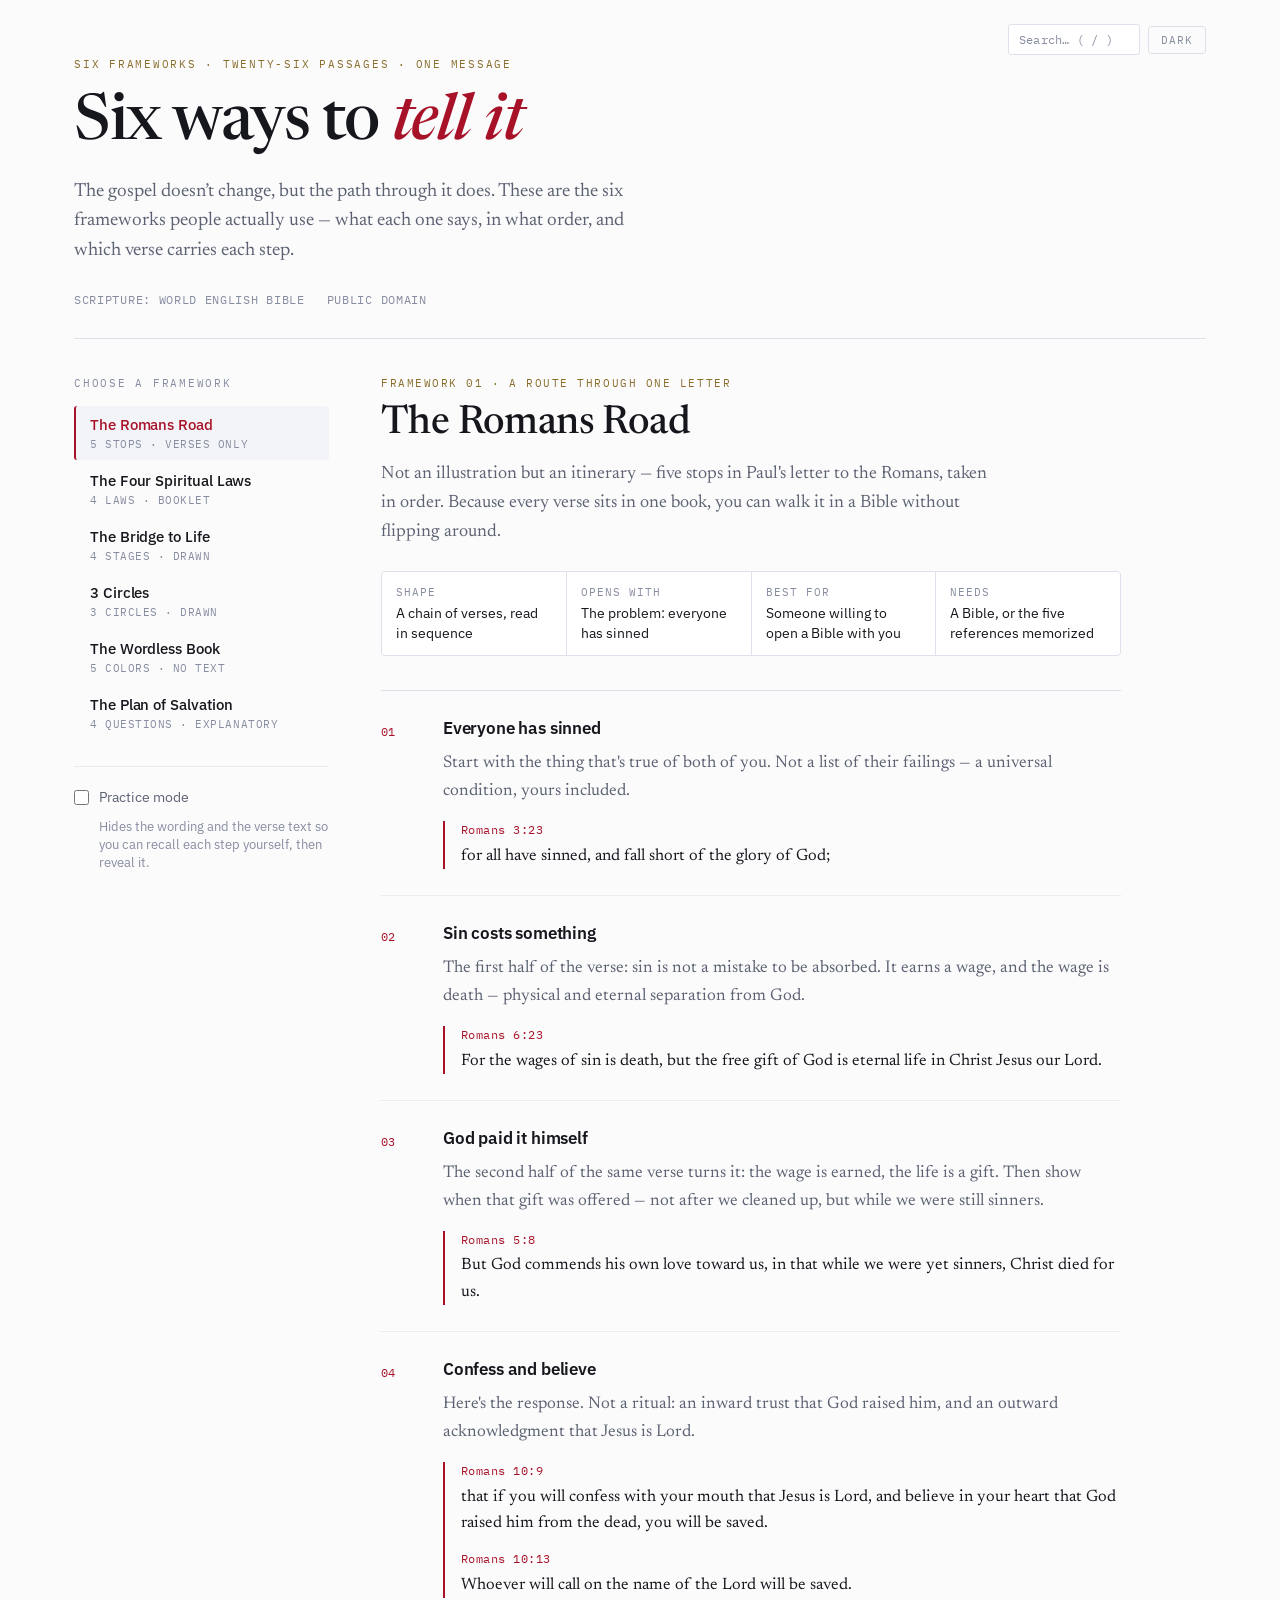
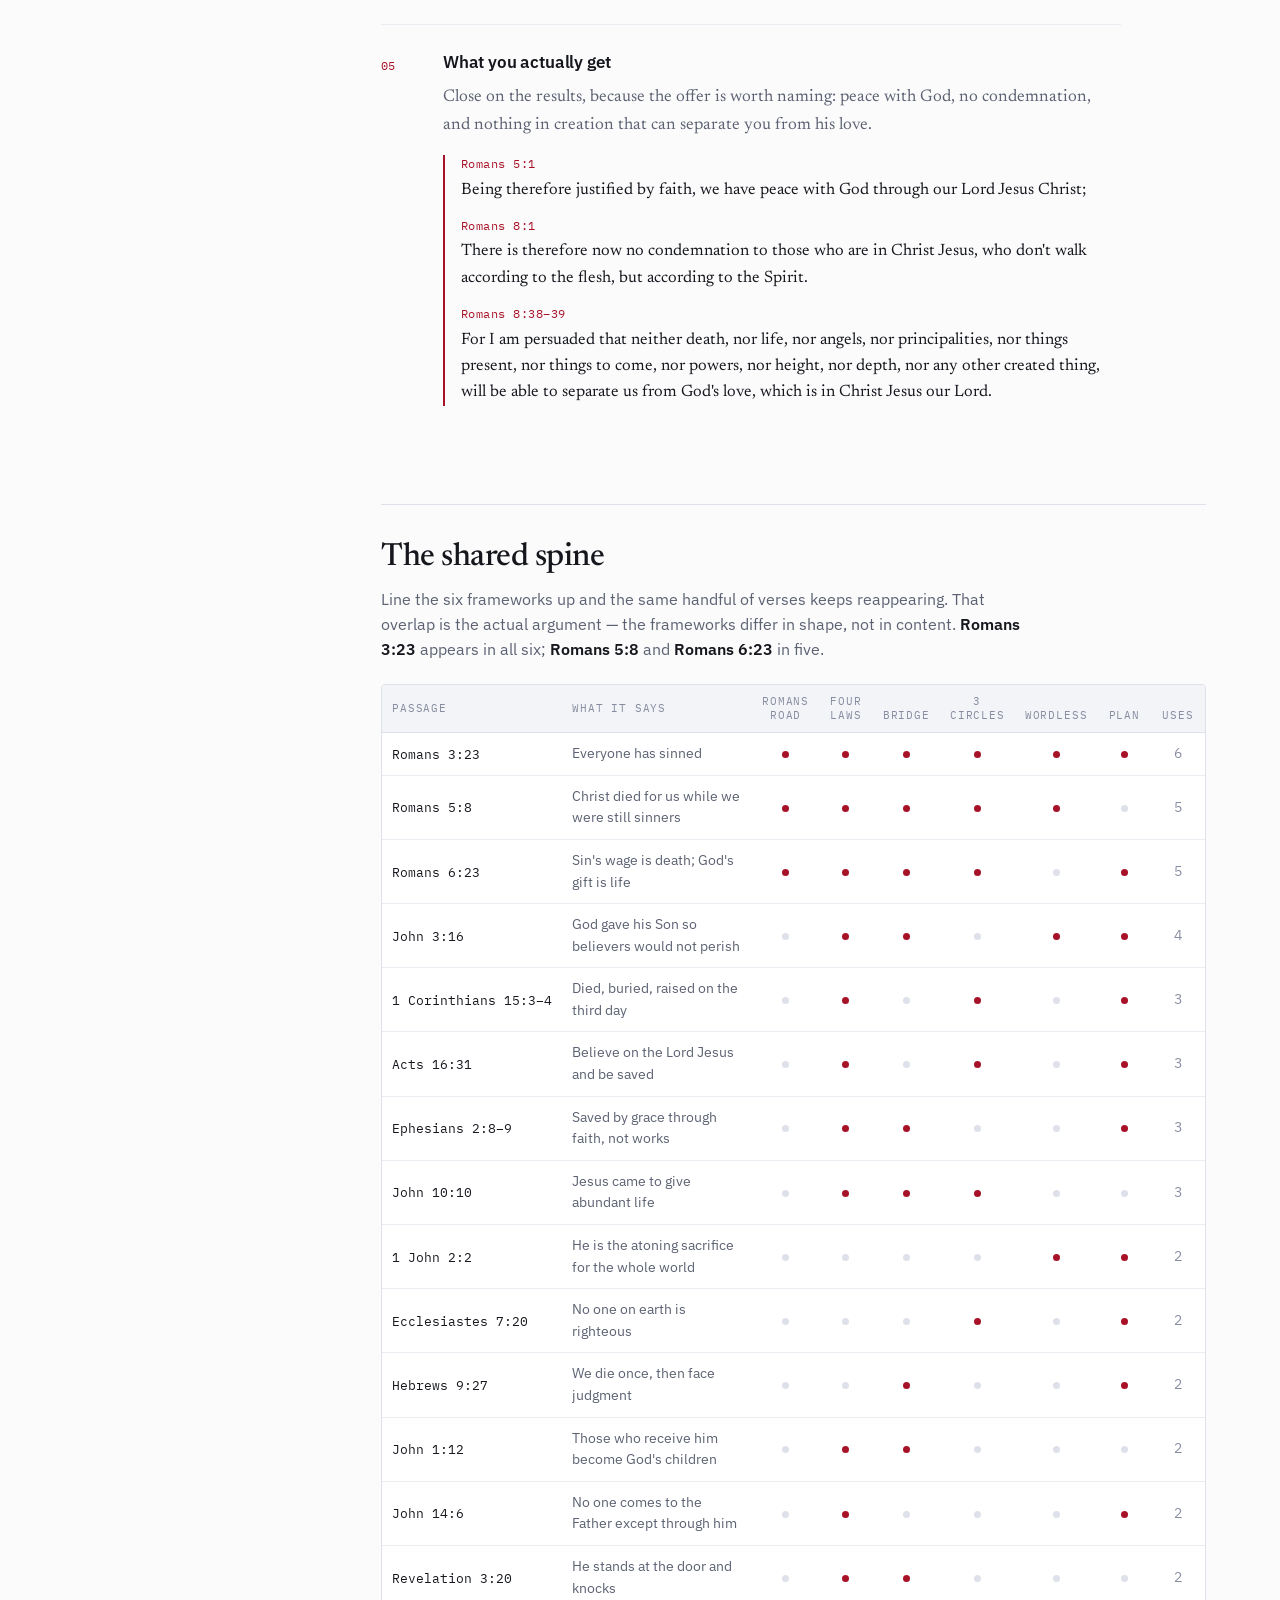
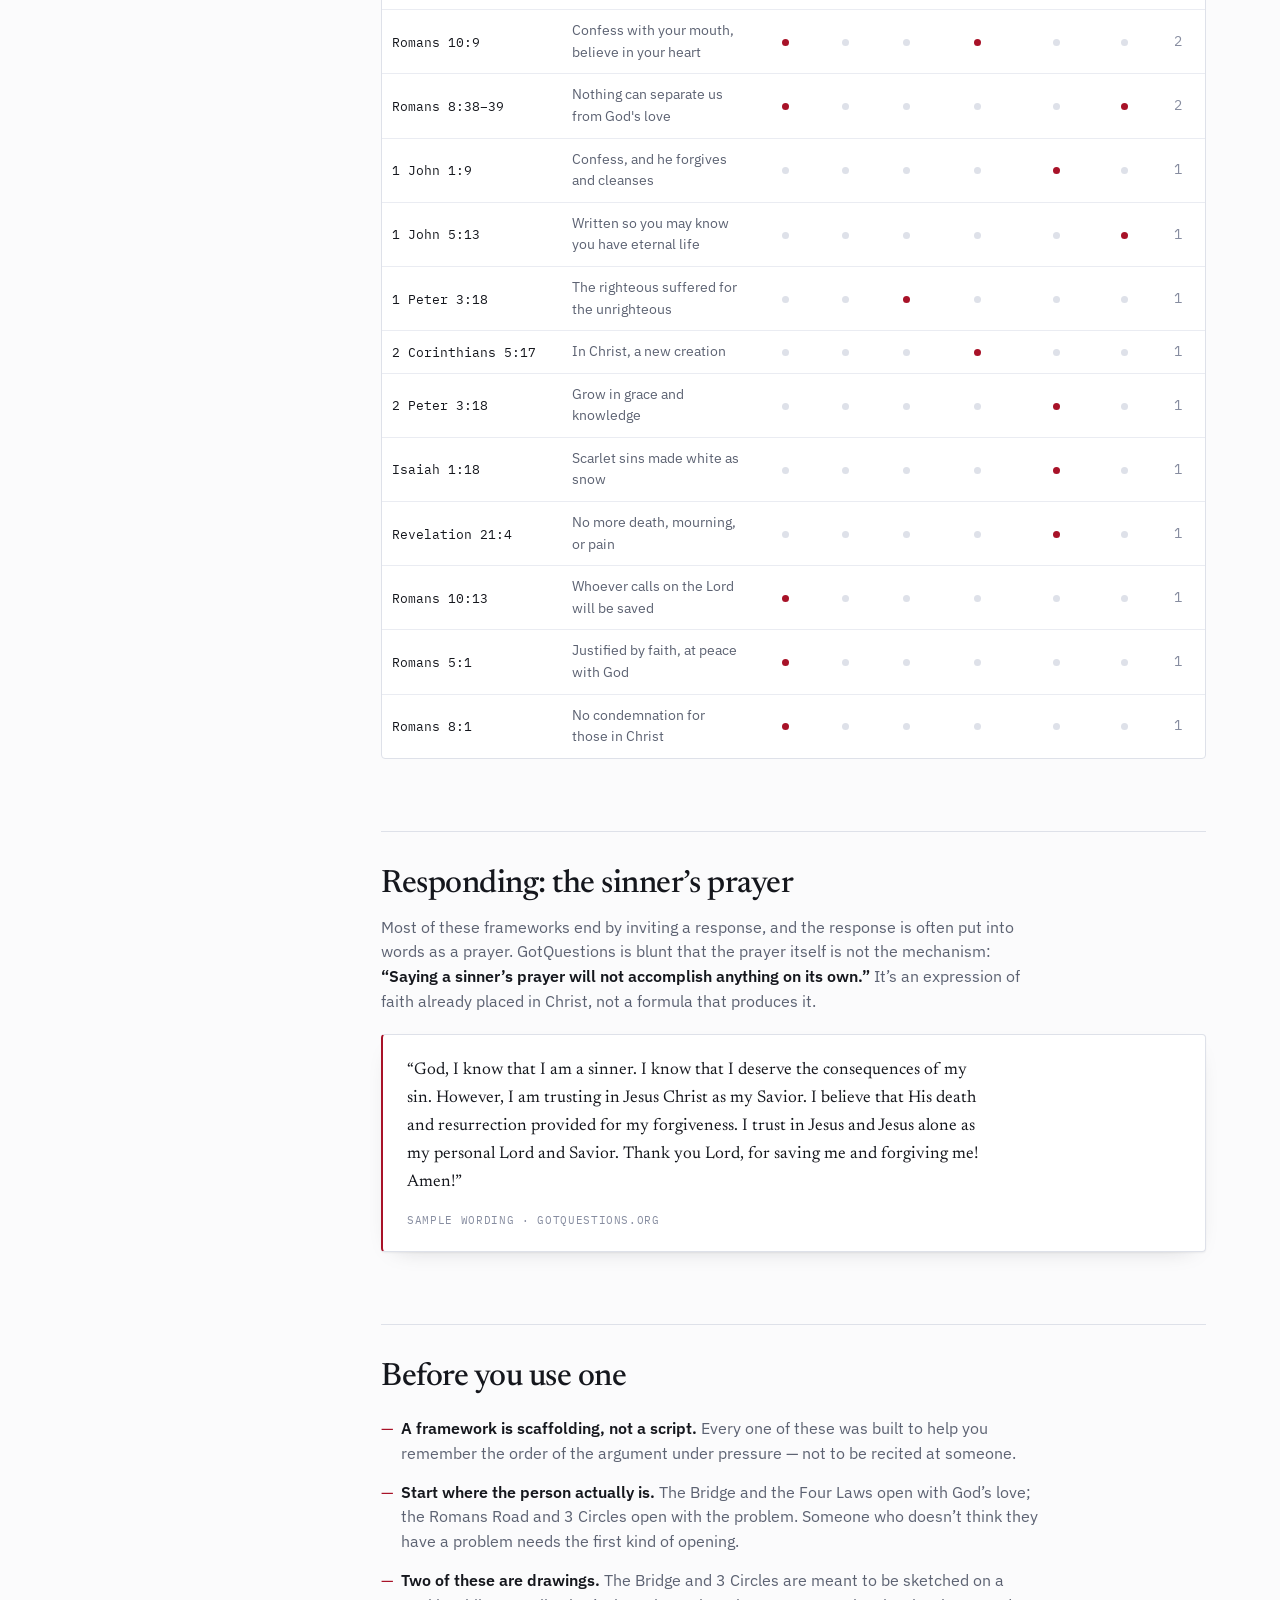
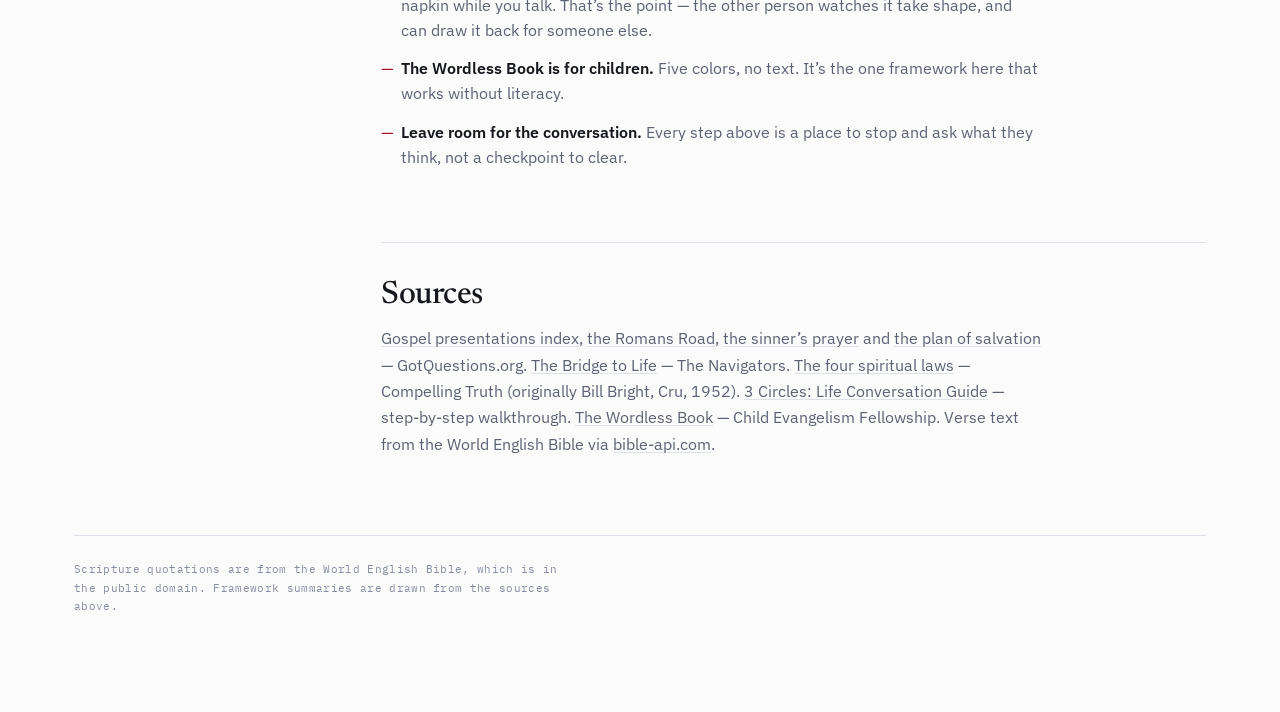
==== index.html @ 9f9e8f04 "inintial commit" ====
<!DOCTYPE html>
<html lang="en">
<head>
<meta charset="utf-8">
<meta name="viewport" content="width=device-width, initial-scale=1">
<title>Six Ways to Tell It</title>
<meta name="description" content="Six gospel presentation frameworks — the Romans Road, the Four Spiritual Laws, the Bridge to Life, 3 Circles, the Wordless Book and the Plan of Salvation — with full verse text, drawing instructions and a practice mode.">
<meta name="color-scheme" content="light dark">

<meta property="og:type" content="website">
<meta property="og:title" content="Six Ways to Tell It">
<meta property="og:description" content="Six gospel presentation frameworks, with full verse text, drawing instructions and a practice mode.">

<link rel="icon" href="data:image/svg+xml,<svg xmlns='http://www.w3.org/2000/svg' viewBox='0 0 32 32'><rect width='32' height='32' rx='4' fill='%23a81228'/><path d='M14 5h4v7h7v4h-7v11h-4V16H7v-4h7z' fill='%23fff'/></svg>">

<link rel="preconnect" href="https://fonts.googleapis.com">
<link rel="preconnect" href="https://fonts.gstatic.com" crossorigin>
<link rel="stylesheet" href="https://fonts.googleapis.com/css2?family=Newsreader:ital,opsz,wght@0,6..72,400;0,6..72,500;0,6..72,600;1,6..72,400;1,6..72,500&family=IBM+Plex+Mono:wght@400;500&family=IBM+Plex+Sans:wght@400;500;600&display=swap">
<link rel="stylesheet" href="css/style.css">
</head>
<body>

<a class="skip" href="#main">Skip to content</a>

<div class="wrap">

  <header class="masthead">
    <div class="header-actions">
      <div class="search" role="search">
        <input type="search" id="search-input" class="search-input" placeholder="Search&hellip; ( / )" aria-label="Search verses and steps">
        <div class="search-results" id="search-results" hidden></div>
      </div>
      <button class="theme-toggle" id="theme-toggle" type="button" aria-label="Switch colour theme">
        <span class="tt-label" id="tt-label">Theme</span>
      </button>
    </div>
    <p class="eyebrow">Six frameworks &middot; Twenty-six passages &middot; One message</p>
    <h1>Six ways to <em>tell it</em></h1>
    <p class="standfirst">The gospel doesn&rsquo;t change, but the path through it does. These are the six frameworks people actually use &mdash; what each one says, in what order, and which verse carries each step.</p>
    <div class="masthead-meta">
      <span>Scripture: World English Bible</span>
      <span>Public domain</span>
    </div>
  </header>

  <div class="columns">
    <nav class="rail" aria-label="Presentations">
      <p class="rail-title">Choose a framework</p>
      <ul class="rail-list" id="rail" role="tablist"></ul>
      <div class="rail-foot">
        <label class="toggle">
          <input type="checkbox" id="practice">
          <span>Practice mode</span>
        </label>
        <p class="toggle-help">Hides the wording and the verse text so you can recall each step yourself, then reveal it.</p>
      </div>
    </nav>

    <main id="main">
      <div id="panel" role="tabpanel"></div>

      <section class="section" id="index">
        <h2>The shared spine</h2>
        <p>Line the six frameworks up and the same handful of verses keeps reappearing. That overlap is the actual argument &mdash; the frameworks differ in shape, not in content. <strong>Romans 3:23</strong> appears in all six; <strong>Romans 5:8</strong> and <strong>Romans 6:23</strong> in five.</p>
        <div class="tablewrap">
          <table id="matrix">
            <thead><tr id="matrix-head"></tr></thead>
            <tbody id="matrix-body"></tbody>
          </table>
        </div>
      </section>

      <section class="section">
        <h2>Responding: the sinner&rsquo;s prayer</h2>
        <p>Most of these frameworks end by inviting a response, and the response is often put into words as a prayer. GotQuestions is blunt that the prayer itself is not the mechanism: <strong>&ldquo;Saying a sinner&rsquo;s prayer will not accomplish anything on its own.&rdquo;</strong> It&rsquo;s an expression of faith already placed in Christ, not a formula that produces it.</p>
        <div class="prayer">
          <p>&ldquo;God, I know that I am a sinner. I know that I deserve the consequences of my sin. However, I am trusting in Jesus Christ as my Savior. I believe that His death and resurrection provided for my forgiveness. I trust in Jesus and Jesus alone as my personal Lord and Savior. Thank you Lord, for saving me and forgiving me! Amen!&rdquo;</p>
          <p class="attrib">Sample wording &middot; GotQuestions.org</p>
        </div>
      </section>

      <section class="section">
        <h2>Before you use one</h2>
        <ul class="caveats">
          <li><strong>A framework is scaffolding, not a script.</strong> Every one of these was built to help you remember the order of the argument under pressure &mdash; not to be recited at someone.</li>
          <li><strong>Start where the person actually is.</strong> The Bridge and the Four Laws open with God&rsquo;s love; the Romans Road and 3 Circles open with the problem. Someone who doesn&rsquo;t think they have a problem needs the first kind of opening.</li>
          <li><strong>Two of these are drawings.</strong> The Bridge and 3 Circles are meant to be sketched on a napkin while you talk. That&rsquo;s the point &mdash; the other person watches it take shape, and can draw it back for someone else.</li>
          <li><strong>The Wordless Book is for children.</strong> Five colors, no text. It&rsquo;s the one framework here that works without literacy.</li>
          <li><strong>Leave room for the conversation.</strong> Every step above is a place to stop and ask what they think, not a checkpoint to clear.</li>
        </ul>
      </section>

      <section class="section">
        <h2>Sources</h2>
        <p class="sources">
          <a href="https://www.gotquestions.org/Gospel-presentations.html">Gospel presentations index</a>,
          <a href="https://www.gotquestions.org/Romans-road-salvation.html">the Romans Road</a>,
          <a href="https://www.gotquestions.org/sinners-prayer.html">the sinner&rsquo;s prayer</a> and
          <a href="https://www.gotquestions.org/plan-of-salvation.html">the plan of salvation</a> &mdash; GotQuestions.org.
          <a href="https://www.navigators.org/resource/the-bridge-to-life/">The Bridge to Life</a> &mdash; The Navigators.
          <a href="https://www.compellingtruth.org/four-spiritual-laws.html">The four spiritual laws</a> &mdash; Compelling Truth (originally Bill Bright, Cru, 1952).
          <a href="https://multiplyingdisciples.us/the-three-circles-gospel-presentation-step-by-step/">3 Circles: Life Conversation Guide</a> &mdash; step-by-step walkthrough.
          <a href="https://www.cefonline.com/articles/the-wordless-book-discover-its-rich-heritage/">The Wordless Book</a> &mdash; Child Evangelism Fellowship.
          Verse text from the World English Bible via <a href="https://bible-api.com">bible-api.com</a>.
        </p>
      </section>
    </main>
  </div>

  <footer class="colophon">
    <p>Scripture quotations are from the World English Bible, which is in the public domain. Framework summaries are drawn from the sources above.</p>
  </footer>
</div>

<script src="js/data.js"></script>
<script src="js/app.js"></script>
</body>
</html>
---- css/style.css ----
/* Six Ways to Tell It — stylesheet
   Palette: bible-paper neutrals with a red-letter accent and gilt secondary.
   Type: Newsreader (display serif) / IBM Plex Sans (UI) / IBM Plex Mono (references). */

:root{
  --paper:#fbfbfc;
  --panel:#ffffff;
  --panel-2:#f3f4f8;
  --ink:#15171d;
  --muted:#5c6272;
  --faint:#878da0;
  --rule:#dee1e9;
  --rule-soft:#eaecf2;
  --red:#a81228;
  --red-soft:#f6e7e9;
  --gilt:#8a6d2b;
  --shadow:0 1px 2px rgba(21,23,29,.05), 0 8px 24px -16px rgba(21,23,29,.28);
  --serif:"Newsreader",Georgia,"Times New Roman",serif;
  --sans:"IBM Plex Sans","Helvetica Neue",Arial,sans-serif;
  --mono:"IBM Plex Mono","SFMono-Regular",Consolas,monospace;
}
@media (prefers-color-scheme: dark){
  :root:not([data-theme="light"]){
    --paper:#0f1116;
    --panel:#171a21;
    --panel-2:#1e222b;
    --ink:#e9ebf1;
    --muted:#9aa1b3;
    --faint:#767d90;
    --rule:#282c36;
    --rule-soft:#20242d;
    --red:#f4737f;
    --red-soft:#2a1a20;
    --gilt:#cfa85d;
    --shadow:0 1px 2px rgba(0,0,0,.4), 0 10px 28px -18px rgba(0,0,0,.9);
  }
}
:root[data-theme="dark"]{
  --paper:#0f1116;
  --panel:#171a21;
  --panel-2:#1e222b;
  --ink:#e9ebf1;
  --muted:#9aa1b3;
  --faint:#767d90;
  --rule:#282c36;
  --rule-soft:#20242d;
  --red:#f4737f;
  --gilt:#cfa85d;
  --shadow:0 1px 2px rgba(0,0,0,.4), 0 10px 28px -18px rgba(0,0,0,.9);
}

*{box-sizing:border-box}
html{-webkit-text-size-adjust:100%}
body{
  margin:0;
  background:var(--paper);
  color:var(--ink);
  font-family:var(--sans);
  font-size:16px;
  line-height:1.6;
  -webkit-font-smoothing:antialiased;
}
img{max-width:100%}
[hidden]{display:none !important}

.skip{
  position:absolute;left:0;top:0;transform:translateY(-200%);background:var(--panel);color:var(--red);
  padding:10px 16px;border:1px solid var(--red);border-radius:3px;z-index:20;
  font-family:var(--mono);font-size:12px;letter-spacing:.06em;text-transform:uppercase;
}
.skip:focus{transform:none;left:16px;top:16px}

.wrap{max-width:1180px;margin:0 auto;padding:0 24px 96px}

/* ---------- masthead ---------- */
.masthead{padding:56px 0 28px;border-bottom:1px solid var(--rule);position:relative}
.eyebrow{
  font-family:var(--mono);font-size:11px;letter-spacing:.16em;text-transform:uppercase;
  color:var(--gilt);margin:0 0 18px;
}
.masthead h1{
  font-family:var(--serif);font-weight:500;font-size:clamp(38px,6vw,64px);
  line-height:1.02;letter-spacing:-.02em;margin:0;text-wrap:balance;
}
.masthead h1 em{font-style:italic;color:var(--red)}
.standfirst{
  font-family:var(--serif);font-size:19px;line-height:1.55;color:var(--muted);
  max-width:60ch;margin:20px 0 0;
}
.masthead-meta{
  display:flex;flex-wrap:wrap;gap:8px 22px;margin-top:26px;
  font-family:var(--mono);font-size:11.5px;letter-spacing:.06em;color:var(--faint);
  text-transform:uppercase;
}
.header-actions{
  position:absolute;top:24px;right:0;
  display:flex;align-items:center;gap:8px;
}
.theme-toggle{
  appearance:none;background:none;border:1px solid var(--rule);border-radius:3px;
  color:var(--faint);cursor:pointer;padding:6px 12px;flex:0 0 auto;
  font-family:var(--mono);font-size:10.5px;letter-spacing:.1em;text-transform:uppercase;
}
.theme-toggle:hover{color:var(--red);border-color:var(--red)}
.theme-toggle:focus-visible{outline:2px solid var(--red);outline-offset:2px}

/* ---------- search ---------- */
.search{position:relative}
.search-input{
  appearance:none;background:var(--panel);border:1px solid var(--rule);border-radius:3px;
  color:var(--ink);font-family:var(--mono);font-size:12px;letter-spacing:.02em;
  padding:7px 10px;width:132px;transition:width .15s ease;
}
.search-input::placeholder{color:var(--faint)}
.search-input:focus{outline:2px solid var(--red);outline-offset:1px;width:220px}
.search-input::-webkit-search-cancel-button{cursor:pointer}
.search-results{
  position:absolute;top:calc(100% + 8px);right:0;width:340px;max-width:min(80vw,340px);
  background:var(--panel);border:1px solid var(--rule);border-radius:4px;box-shadow:var(--shadow);
  max-height:70vh;overflow-y:auto;z-index:15;padding:6px;
}
.search-result{
  display:block;width:100%;text-align:left;appearance:none;background:none;border:0;
  padding:9px 10px;border-radius:3px;cursor:pointer;
}
.search-result + .search-result{margin-top:1px}
.search-result:hover,.search-result:focus-visible{background:var(--panel-2);outline:0}
.sr-fw{
  display:block;font-family:var(--mono);font-size:10px;letter-spacing:.08em;
  text-transform:uppercase;color:var(--gilt);
}
.sr-h{display:block;font-family:var(--sans);font-size:13.5px;font-weight:500;color:var(--ink);margin-top:3px;line-height:1.3}
.sr-snip{display:block;font-family:var(--serif);font-size:12.5px;color:var(--muted);margin-top:3px;line-height:1.42}
.sr-snip mark,.sr-h mark{background:var(--red-soft);color:var(--red);border-radius:2px}
.search-empty{margin:0;padding:10px 8px;font-size:13px;color:var(--faint)}

.step.flash{animation:flash 1.6s ease}
@keyframes flash{
  0%{background:var(--panel-2)}
  100%{background:transparent}
}

@media (max-width:560px){
  .search-input{width:96px}
  .search-input:focus{width:150px}
  .search-results{width:280px}
}

/* ---------- layout ---------- */
.columns{display:grid;grid-template-columns:1fr;gap:0}
.columns > *{min-width:0}
@media (min-width:900px){
  .columns{grid-template-columns:255px 1fr;gap:52px;align-items:start}
}

/* ---------- rail ---------- */
.rail{padding:28px 0 0}
@media (min-width:900px){
  .rail{position:sticky;top:0;padding:36px 0 40px;max-height:100vh;overflow-y:auto}
}
.rail-title{
  font-family:var(--mono);font-size:11px;letter-spacing:.16em;text-transform:uppercase;
  color:var(--faint);margin:0 0 14px;
}
.rail-list{display:flex;gap:6px;list-style:none;margin:0;padding:0 0 6px;flex-direction:row;overflow-x:auto;max-width:100%}
.rail-list > li{flex:0 0 auto}
@media (min-width:900px){.rail-list{flex-direction:column;overflow:visible;gap:2px;padding-bottom:0}}
.rail-btn{
  appearance:none;background:none;border:0;text-align:left;cursor:pointer;
  font-family:inherit;color:var(--muted);width:100%;
  padding:9px 12px 9px 14px;border-radius:3px;
  border-left:2px solid transparent;
  display:block;white-space:nowrap;
}
@media (min-width:900px){.rail-btn{white-space:normal}}
.rail-btn .rb-name{display:block;font-size:14.5px;font-weight:500;color:var(--ink);letter-spacing:-.005em}
.rail-btn .rb-sub{display:none}
@media (min-width:900px){
  .rail-btn .rb-sub{display:block;font-family:var(--mono);font-size:10.5px;letter-spacing:.05em;color:var(--faint);margin-top:3px;text-transform:uppercase}
}
.rail-btn:hover{background:var(--panel-2)}
.rail-btn[aria-selected="true"]{border-left-color:var(--red);background:var(--panel-2)}
.rail-btn[aria-selected="true"] .rb-name{color:var(--red)}
.rail-btn:focus-visible{outline:2px solid var(--red);outline-offset:2px}

.rail-foot{margin-top:26px;padding-top:20px;border-top:1px solid var(--rule-soft)}
.toggle{
  display:flex;align-items:center;gap:10px;cursor:pointer;
  font-size:13.5px;color:var(--muted);user-select:none;
}
.toggle input{accent-color:var(--red);width:15px;height:15px;margin:0;cursor:pointer}
.toggle-help{font-size:12.5px;color:var(--faint);line-height:1.45;margin:8px 0 0 25px}

/* ---------- method panel ---------- */
.method{padding:36px 0 0;max-width:74ch}
.method-head{margin-bottom:34px}
.method-kicker{
  font-family:var(--mono);font-size:11px;letter-spacing:.14em;text-transform:uppercase;
  color:var(--gilt);margin:0 0 10px;
}
.method h2{
  font-family:var(--serif);font-weight:500;font-size:clamp(28px,4vw,40px);
  line-height:1.1;letter-spacing:-.015em;margin:0;text-wrap:balance;
}
.method-lede{font-family:var(--serif);font-size:18px;line-height:1.6;color:var(--muted);margin:14px 0 0;max-width:62ch}
.factbar{
  display:grid;grid-template-columns:repeat(auto-fit,minmax(150px,1fr));gap:1px;
  background:var(--rule);border:1px solid var(--rule);border-radius:4px;
  margin-top:24px;overflow:hidden;
}
.fact{background:var(--panel);padding:12px 14px}
.fact dt{font-family:var(--mono);font-size:10.5px;letter-spacing:.1em;text-transform:uppercase;color:var(--faint);margin:0 0 4px}
.fact dd{margin:0;font-size:13.5px;line-height:1.45;color:var(--ink)}

/* ---------- steps ---------- */
.steps{list-style:none;margin:0;padding:0;display:flex;flex-direction:column;gap:0}
.step{display:grid;grid-template-columns:44px 1fr;gap:0 18px;padding:26px 0;border-top:1px solid var(--rule-soft)}
.step:first-child{border-top:1px solid var(--rule)}
.step-n{
  font-family:var(--mono);font-size:12px;letter-spacing:.04em;color:var(--red);
  padding-top:5px;font-variant-numeric:tabular-nums;
}
.step-body{min-width:0}
.step h3{font-family:var(--sans);font-size:17px;font-weight:600;letter-spacing:-.01em;margin:0;line-height:1.35}
.step-draw{
  font-family:var(--mono);font-size:11.5px;line-height:1.5;color:var(--gilt);
  margin:8px 0 0;letter-spacing:.02em;
}
.step-say{font-family:var(--serif);font-size:17px;line-height:1.62;color:var(--muted);margin:10px 0 0}
.verses{display:flex;flex-direction:column;gap:0;margin:16px 0 0;border-left:2px solid var(--red);padding-left:16px}
.verse + .verse{margin-top:14px}
.vref{
  font-family:var(--mono);font-size:11.5px;letter-spacing:.04em;color:var(--red);
  display:block;margin-bottom:3px;
}
.vtext{font-family:var(--serif);font-size:16.5px;line-height:1.6;color:var(--ink);margin:0}

/* practice mode */
.reveal{
  appearance:none;background:var(--panel-2);border:1px dashed var(--rule);
  color:var(--faint);font-family:var(--mono);font-size:11.5px;letter-spacing:.06em;
  text-transform:uppercase;padding:7px 12px;border-radius:3px;cursor:pointer;
}
.reveal:hover{color:var(--red);border-color:var(--red)}
.reveal:focus-visible{outline:2px solid var(--red);outline-offset:2px}
.step .reveal{display:none}
body.practice .step-say{display:none}
body.practice .step.shown .step-say{display:block}
body.practice .verses{display:none}
body.practice .step.shown .verses{display:flex}
body.practice .step .reveal{display:inline-block;margin-top:14px}
body.practice .step.shown .reveal{display:none}

/* ---------- follow-on sections ---------- */
.section{margin-top:72px;padding-top:34px;border-top:1px solid var(--rule)}
.section h2{
  font-family:var(--serif);font-weight:500;font-size:clamp(24px,3.4vw,32px);
  letter-spacing:-.015em;line-height:1.15;margin:0 0 12px;
}
.section p{max-width:66ch;color:var(--muted);margin:0 0 14px;font-size:15.5px}
.section p strong{color:var(--ink);font-weight:600}

.tablewrap{overflow-x:auto;margin-top:22px;border:1px solid var(--rule);border-radius:4px;background:var(--panel)}
table{border-collapse:collapse;width:100%;min-width:620px;font-size:13.5px}
th,td{text-align:left;padding:10px 10px;border-bottom:1px solid var(--rule-soft)}
thead th{
  font-family:var(--mono);font-size:10.5px;letter-spacing:.08em;text-transform:uppercase;
  color:var(--faint);font-weight:400;background:var(--panel-2);position:sticky;top:0;
  border-bottom:1px solid var(--rule);
}
tbody tr:last-child td{border-bottom:0}
td.ref{font-family:var(--mono);font-size:12.5px;color:var(--ink);white-space:nowrap}
td.count{font-family:var(--mono);font-variant-numeric:tabular-nums;color:var(--faint);text-align:center;width:46px}
td.gist{color:var(--muted);min-width:190px}
.dot{display:inline-block;width:7px;height:7px;border-radius:50%;background:var(--rule)}
.dot.on{background:var(--red)}
th.m{text-align:center;width:56px;vertical-align:bottom;line-height:1.3}
td.m{text-align:center}

.prayer{
  background:var(--panel);border:1px solid var(--rule);border-left:2px solid var(--red);
  border-radius:4px;padding:22px 24px;margin:20px 0 0;box-shadow:var(--shadow);
}
.prayer p{font-family:var(--serif);font-size:17px;line-height:1.65;color:var(--ink);margin:0;max-width:58ch}
.prayer .attrib{font-family:var(--mono);font-size:11px;letter-spacing:.06em;text-transform:uppercase;color:var(--faint);margin:14px 0 0}

.caveats{list-style:none;padding:0;margin:20px 0 0;display:grid;gap:14px}
.caveats li{padding-left:20px;position:relative;color:var(--muted);font-size:15.5px;max-width:66ch}
.caveats li::before{content:"\2014";position:absolute;left:0;color:var(--red)}
.caveats strong{color:var(--ink);font-weight:600}

.sources{margin-top:26px;font-size:13.5px;color:var(--faint);line-height:1.7}
.sources a{color:var(--muted);text-decoration:underline;text-underline-offset:2px;text-decoration-color:var(--rule)}
.sources a:hover{color:var(--red);text-decoration-color:var(--red)}

.colophon{
  margin-top:64px;padding-top:24px;border-top:1px solid var(--rule);
}
.colophon p{font-family:var(--mono);font-size:11px;line-height:1.7;letter-spacing:.03em;color:var(--faint);margin:0;max-width:70ch}

@media (prefers-reduced-motion: no-preference){
  .method{animation:fade .28s ease}
  @keyframes fade{from{opacity:0;transform:translateY(4px)}to{opacity:1;transform:none}}
}
@media print{
  .rail,.theme-toggle,.reveal,.skip{display:none}
  .columns{grid-template-columns:1fr}
  body{background:#fff;color:#000}
}
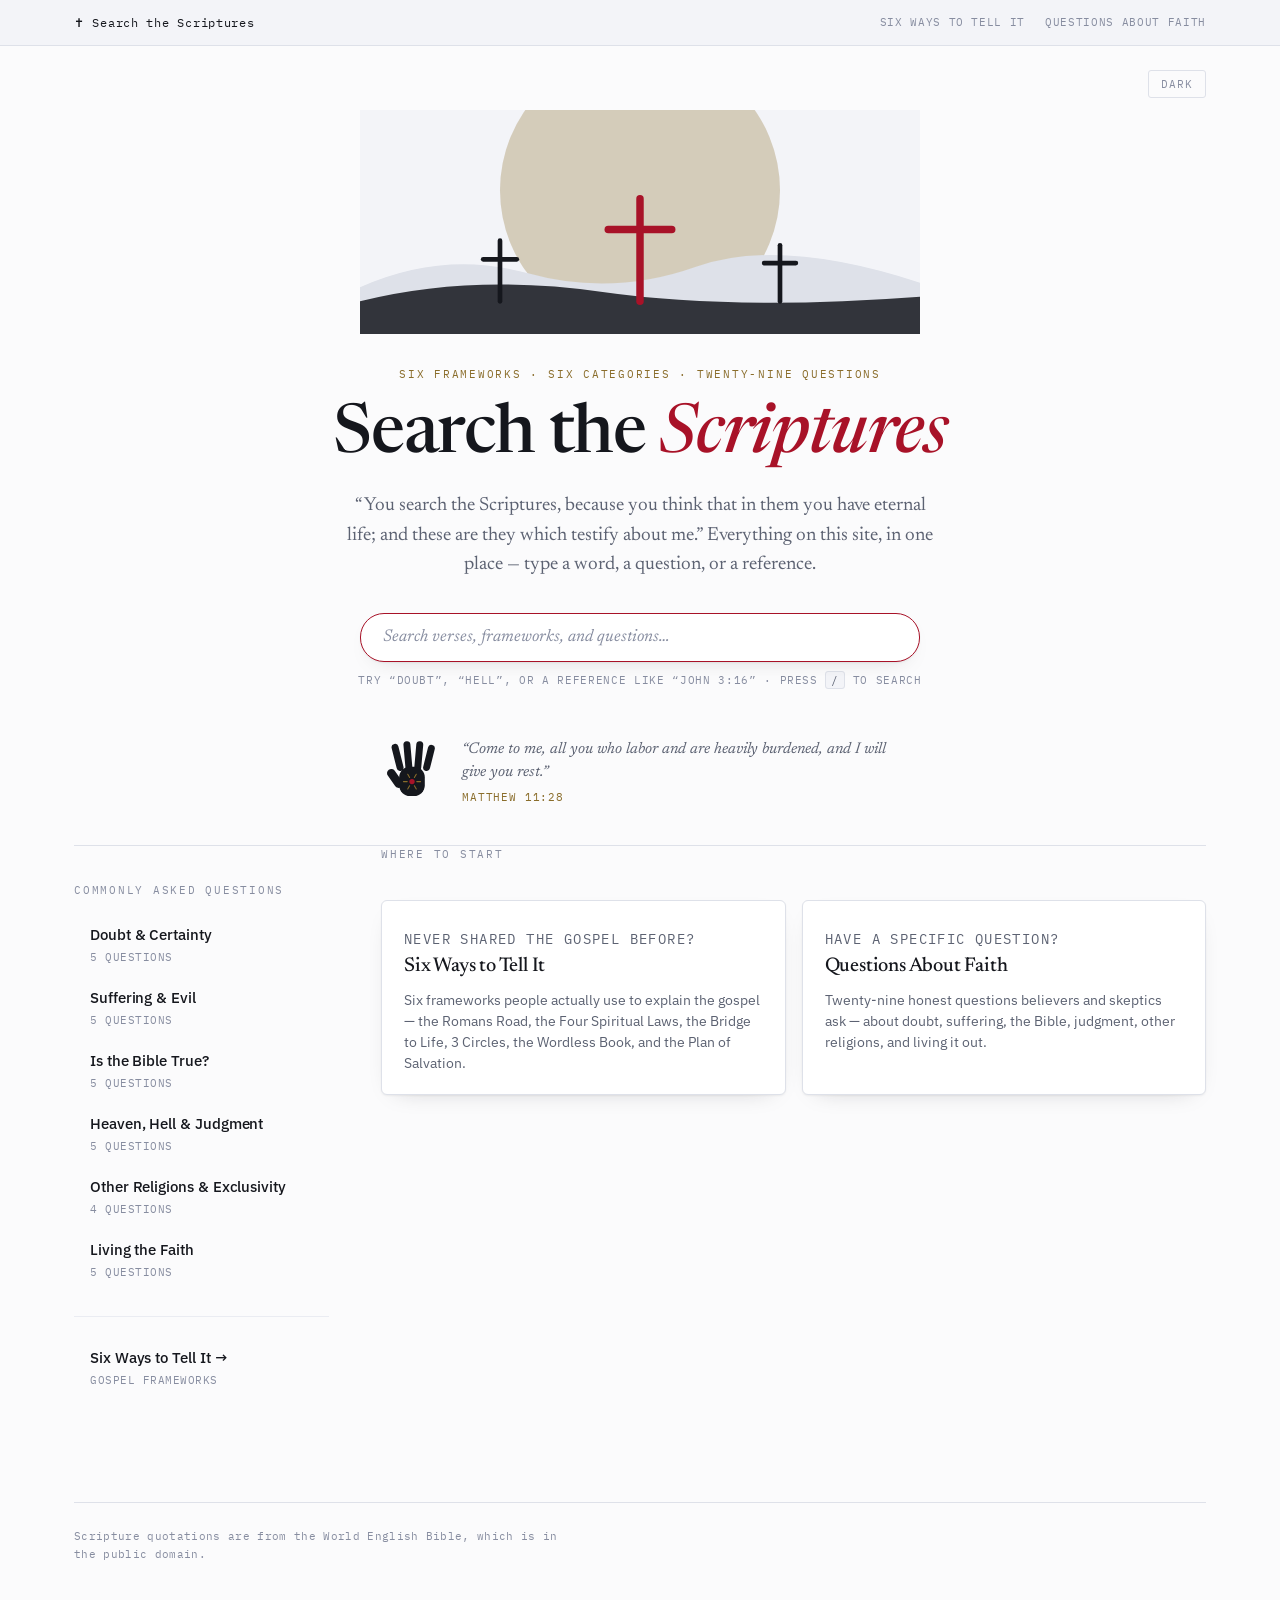
==== commit 47a6fadf: "Changing main page to search page * Ading search bar * Adding voice to text reader * Expanding app d" ====
--- a/index.html
+++ b/index.html
@@ -3,13 +3,13 @@
 <head>
 <meta charset="utf-8">
 <meta name="viewport" content="width=device-width, initial-scale=1">
-<title>Six Ways to Tell It</title>
-<meta name="description" content="Six gospel presentation frameworks — the Romans Road, the Four Spiritual Laws, the Bridge to Life, 3 Circles, the Wordless Book and the Plan of Salvation — with full verse text, drawing instructions and a practice mode.">
+<title>Search the Scriptures</title>
+<meta name="description" content="Search six gospel presentation frameworks and twenty-nine common questions about the Christian faith — doctrine, doubt, suffering, salvation — with full verse text.">
 <meta name="color-scheme" content="light dark">
 
 <meta property="og:type" content="website">
-<meta property="og:title" content="Six Ways to Tell It">
-<meta property="og:description" content="Six gospel presentation frameworks, with full verse text, drawing instructions and a practice mode.">
+<meta property="og:title" content="Search the Scriptures">
+<meta property="og:description" content="Search six gospel presentation frameworks and common questions about the Christian faith, with full verse text.">
 
 <link rel="icon" href="data:image/svg+xml,<svg xmlns='http://www.w3.org/2000/svg' viewBox='0 0 32 32'><rect width='32' height='32' rx='4' fill='%23a81228'/><path d='M14 5h4v7h7v4h-7v11h-4V16H7v-4h7z' fill='%23fff'/></svg>">
 
@@ -22,97 +22,141 @@
 
 <a class="skip" href="#main">Skip to content</a>
 
+<div class="sitebar">
+  <div class="sitebar-inner">
+    <a class="sitebar-brand" href="index.html">&#10013; Search the Scriptures</a>
+    <nav class="sitebar-nav" aria-label="Site sections">
+      <a href="gospel.html">Six Ways to Tell It</a>
+      <a href="#questions">Questions About Faith</a>
+    </nav>
+  </div>
+</div>
+
 <div class="wrap">
 
-  <header class="masthead">
+  <header class="hero">
     <div class="header-actions">
-      <div class="search" role="search">
-        <input type="search" id="search-input" class="search-input" placeholder="Search&hellip; ( / )" aria-label="Search verses and steps">
-        <div class="search-results" id="search-results" hidden></div>
-      </div>
       <button class="theme-toggle" id="theme-toggle" type="button" aria-label="Switch colour theme">
         <span class="tt-label" id="tt-label">Theme</span>
       </button>
     </div>
-    <p class="eyebrow">Six frameworks &middot; Twenty-six passages &middot; One message</p>
-    <h1>Six ways to <em>tell it</em></h1>
-    <p class="standfirst">The gospel doesn&rsquo;t change, but the path through it does. These are the six frameworks people actually use &mdash; what each one says, in what order, and which verse carries each step.</p>
-    <div class="masthead-meta">
-      <span>Scripture: World English Bible</span>
-      <span>Public domain</span>
+
+    <div class="hero-art" aria-hidden="true">
+      <svg viewBox="0 0 600 240" xmlns="http://www.w3.org/2000/svg" role="img" aria-labelledby="hero-art-title">
+        <title id="hero-art-title">Three crosses on a hill at Calvary</title>
+        <style>
+          .sky{fill:var(--panel-2)}
+          .glow{fill:var(--gilt);opacity:.3}
+          .hill-far{fill:var(--rule)}
+          .hill-near{fill:var(--ink);opacity:.85}
+          .cross-side{stroke:var(--ink);stroke-width:5;stroke-linecap:round}
+          .cross-center{stroke:var(--red);stroke-width:8;stroke-linecap:round}
+        </style>
+        <rect class="sky" x="0" y="0" width="600" height="240"/>
+        <circle class="glow" cx="300" cy="86" r="150"/>
+        <path class="hill-far" d="M0,190 Q90,150 180,175 T360,168 T600,185 L600,240 L0,240 Z"/>
+        <path class="hill-near" d="M0,205 Q120,175 260,195 T600,200 L600,240 L0,240 Z"/>
+        <g class="cross-side">
+          <line x1="150" y1="140" x2="150" y2="205"/>
+          <line x1="132" y1="160" x2="168" y2="160"/>
+        </g>
+        <g class="cross-side">
+          <line x1="450" y1="145" x2="450" y2="205"/>
+          <line x1="433" y1="164" x2="467" y2="164"/>
+        </g>
+        <g class="cross-center">
+          <line x1="300" y1="95" x2="300" y2="205"/>
+          <line x1="266" y1="128" x2="334" y2="128"/>
+        </g>
+      </svg>
+    </div>
+
+    <p class="eyebrow">Six frameworks &middot; Six categories &middot; Twenty-nine questions</p>
+    <h1>Search the <em>Scriptures</em></h1>
+    <p class="standfirst">&ldquo;You search the Scriptures, because you think that in them you have eternal life; and these are they which testify about me.&rdquo; Everything on this site, in one place &mdash; type a word, a question, or a reference.</p>
+
+    <form class="search-lg" role="search" id="home-search-form" onsubmit="return false">
+      <input type="search" id="home-search-input" class="search-lg-input" placeholder="Search verses, frameworks, and questions&hellip;" autocomplete="off" aria-label="Search the site">
+      <div class="search-lg-results" id="home-search-results" hidden></div>
+    </form>
+    <p class="search-lg-hint">Try &ldquo;doubt&rdquo;, &ldquo;hell&rdquo;, or a reference like &ldquo;John 3:16&rdquo; &middot; press <kbd>/</kbd> to search</p>
+
+    <div class="hero-secondary">
+      <div class="hero-hand" aria-hidden="true">
+        <svg viewBox="0 0 120 120" xmlns="http://www.w3.org/2000/svg" role="img" aria-labelledby="hero-hand-title">
+          <title id="hero-hand-title">An open hand with a wound in the palm</title>
+          <style>
+            .hand{fill:var(--ink)}
+            .ray{stroke:var(--gilt);stroke-width:2;stroke-linecap:round}
+            .wound{fill:var(--red)}
+          </style>
+          <g class="hand">
+            <rect x="32" y="6" width="13" height="52" rx="6.5" transform="rotate(-14 38.5 55)"/>
+            <rect x="48" y="2" width="13" height="56" rx="6.5" transform="rotate(-5 54.5 55)"/>
+            <rect x="64" y="2" width="13" height="56" rx="6.5" transform="rotate(5 70.5 55)"/>
+            <rect x="80" y="8" width="13" height="50" rx="6.5" transform="rotate(14 86.5 55)"/>
+            <rect x="20" y="52" width="16" height="40" rx="8" transform="rotate(-35 28 72)"/>
+            <rect x="36" y="50" width="48" height="55" rx="20"/>
+          </g>
+          <g class="ray">
+            <line x1="69" y1="78" x2="76" y2="78"/>
+            <line x1="64.5" y1="70.2" x2="68" y2="64.1"/>
+            <line x1="55.5" y1="70.2" x2="52" y2="64.1"/>
+            <line x1="51" y1="78" x2="44" y2="78"/>
+            <line x1="55.5" y1="85.8" x2="52" y2="91.9"/>
+            <line x1="64.5" y1="85.8" x2="68" y2="91.9"/>
+          </g>
+          <circle class="wound" cx="60" cy="78" r="5"/>
+        </svg>
+      </div>
+      <p class="hero-invite">&ldquo;Come to me, all you who labor and are heavily burdened, and I will give you rest.&rdquo;<span class="hero-invite-ref">Matthew 11:28</span></p>
     </div>
   </header>
 
-  <div class="columns">
-    <nav class="rail" aria-label="Presentations">
-      <p class="rail-title">Choose a framework</p>
-      <ul class="rail-list" id="rail" role="tablist"></ul>
+  <div class="columns" id="questions">
+    <nav class="rail" aria-label="Commonly asked questions">
+      <p class="rail-title">Commonly asked questions</p>
+      <ul class="rail-list">
+        <li><a class="rail-btn" href="questions/doubt.html"><span class="rb-name">Doubt &amp; Certainty</span><span class="rb-sub">5 questions</span></a></li>
+        <li><a class="rail-btn" href="questions/suffering.html"><span class="rb-name">Suffering &amp; Evil</span><span class="rb-sub">5 questions</span></a></li>
+        <li><a class="rail-btn" href="questions/bible.html"><span class="rb-name">Is the Bible True?</span><span class="rb-sub">5 questions</span></a></li>
+        <li><a class="rail-btn" href="questions/judgment.html"><span class="rb-name">Heaven, Hell &amp; Judgment</span><span class="rb-sub">5 questions</span></a></li>
+        <li><a class="rail-btn" href="questions/religions.html"><span class="rb-name">Other Religions &amp; Exclusivity</span><span class="rb-sub">4 questions</span></a></li>
+        <li><a class="rail-btn" href="questions/living.html"><span class="rb-name">Living the Faith</span><span class="rb-sub">5 questions</span></a></li>
+      </ul>
       <div class="rail-foot">
-        <label class="toggle">
-          <input type="checkbox" id="practice">
-          <span>Practice mode</span>
-        </label>
-        <p class="toggle-help">Hides the wording and the verse text so you can recall each step yourself, then reveal it.</p>
+        <a class="rail-btn" href="gospel.html">
+          <span class="rb-name">Six Ways to Tell It &rarr;</span>
+          <span class="rb-sub">Gospel frameworks</span>
+        </a>
       </div>
     </nav>
 
     <main id="main">
-      <div id="panel" role="tabpanel"></div>
-
-      <section class="section" id="index">
-        <h2>The shared spine</h2>
-        <p>Line the six frameworks up and the same handful of verses keeps reappearing. That overlap is the actual argument &mdash; the frameworks differ in shape, not in content. <strong>Romans 3:23</strong> appears in all six; <strong>Romans 5:8</strong> and <strong>Romans 6:23</strong> in five.</p>
-        <div class="tablewrap">
-          <table id="matrix">
-            <thead><tr id="matrix-head"></tr></thead>
-            <tbody id="matrix-body"></tbody>
-          </table>
-        </div>
-      </section>
-
-      <section class="section">
-        <h2>Responding: the sinner&rsquo;s prayer</h2>
-        <p>Most of these frameworks end by inviting a response, and the response is often put into words as a prayer. GotQuestions is blunt that the prayer itself is not the mechanism: <strong>&ldquo;Saying a sinner&rsquo;s prayer will not accomplish anything on its own.&rdquo;</strong> It&rsquo;s an expression of faith already placed in Christ, not a formula that produces it.</p>
-        <div class="prayer">
-          <p>&ldquo;God, I know that I am a sinner. I know that I deserve the consequences of my sin. However, I am trusting in Jesus Christ as my Savior. I believe that His death and resurrection provided for my forgiveness. I trust in Jesus and Jesus alone as my personal Lord and Savior. Thank you Lord, for saving me and forgiving me! Amen!&rdquo;</p>
-          <p class="attrib">Sample wording &middot; GotQuestions.org</p>
-        </div>
-      </section>
-
-      <section class="section">
-        <h2>Before you use one</h2>
-        <ul class="caveats">
-          <li><strong>A framework is scaffolding, not a script.</strong> Every one of these was built to help you remember the order of the argument under pressure &mdash; not to be recited at someone.</li>
-          <li><strong>Start where the person actually is.</strong> The Bridge and the Four Laws open with God&rsquo;s love; the Romans Road and 3 Circles open with the problem. Someone who doesn&rsquo;t think they have a problem needs the first kind of opening.</li>
-          <li><strong>Two of these are drawings.</strong> The Bridge and 3 Circles are meant to be sketched on a napkin while you talk. That&rsquo;s the point &mdash; the other person watches it take shape, and can draw it back for someone else.</li>
-          <li><strong>The Wordless Book is for children.</strong> Five colors, no text. It&rsquo;s the one framework here that works without literacy.</li>
-          <li><strong>Leave room for the conversation.</strong> Every step above is a place to stop and ask what they think, not a checkpoint to clear.</li>
-        </ul>
-      </section>
-
-      <section class="section">
-        <h2>Sources</h2>
-        <p class="sources">
-          <a href="https://www.gotquestions.org/Gospel-presentations.html">Gospel presentations index</a>,
-          <a href="https://www.gotquestions.org/Romans-road-salvation.html">the Romans Road</a>,
-          <a href="https://www.gotquestions.org/sinners-prayer.html">the sinner&rsquo;s prayer</a> and
-          <a href="https://www.gotquestions.org/plan-of-salvation.html">the plan of salvation</a> &mdash; GotQuestions.org.
-          <a href="https://www.navigators.org/resource/the-bridge-to-life/">The Bridge to Life</a> &mdash; The Navigators.
-          <a href="https://www.compellingtruth.org/four-spiritual-laws.html">The four spiritual laws</a> &mdash; Compelling Truth (originally Bill Bright, Cru, 1952).
-          <a href="https://multiplyingdisciples.us/the-three-circles-gospel-presentation-step-by-step/">3 Circles: Life Conversation Guide</a> &mdash; step-by-step walkthrough.
-          <a href="https://www.cefonline.com/articles/the-wordless-book-discover-its-rich-heritage/">The Wordless Book</a> &mdash; Child Evangelism Fellowship.
-          Verse text from the World English Bible via <a href="https://bible-api.com">bible-api.com</a>.
-        </p>
-      </section>
+      <p class="rail-title">Where to start</p>
+      <div class="start-cards">
+        <a class="start-card" href="gospel.html">
+          <p class="start-card-kicker">Never shared the gospel before?</p>
+          <h3>Six Ways to Tell It</h3>
+          <p>Six frameworks people actually use to explain the gospel &mdash; the Romans Road, the Four Spiritual Laws, the Bridge to Life, 3 Circles, the Wordless Book, and the Plan of Salvation.</p>
+        </a>
+        <a class="start-card" href="questions/doubt.html">
+          <p class="start-card-kicker">Have a specific question?</p>
+          <h3>Questions About Faith</h3>
+          <p>Twenty-nine honest questions believers and skeptics ask &mdash; about doubt, suffering, the Bible, judgment, other religions, and living it out.</p>
+        </a>
+      </div>
     </main>
   </div>
 
   <footer class="colophon">
-    <p>Scripture quotations are from the World English Bible, which is in the public domain. Framework summaries are drawn from the sources above.</p>
+    <p>Scripture quotations are from the World English Bible, which is in the public domain.</p>
   </footer>
 </div>
 
+<script src="js/theme.js"></script>
 <script src="js/data.js"></script>
-<script src="js/app.js"></script>
+<script src="js/faith-data.js"></script>
+<script src="js/home.js"></script>
 </body>
 </html>
--- a/css/style.css
+++ b/css/style.css
@@ -45,6 +45,7 @@
   --rule:#282c36;
   --rule-soft:#20242d;
   --red:#f4737f;
+  --red-soft:#2a1a20;
   --gilt:#cfa85d;
   --shadow:0 1px 2px rgba(0,0,0,.4), 0 10px 28px -18px rgba(0,0,0,.9);
 }
@@ -72,6 +73,22 @@
 
 .wrap{max-width:1180px;margin:0 auto;padding:0 24px 96px}
 
+/* ---------- sitebar ---------- */
+.sitebar{border-bottom:1px solid var(--rule);background:var(--panel-2)}
+.sitebar-inner{
+  max-width:1180px;margin:0 auto;padding:13px 24px;
+  display:flex;align-items:center;justify-content:space-between;gap:16px;flex-wrap:wrap;
+}
+.sitebar-brand{
+  font-family:var(--mono);font-size:12px;letter-spacing:.06em;
+  color:var(--ink);text-decoration:none;white-space:nowrap;
+}
+.sitebar-brand:hover{color:var(--red)}
+.sitebar-nav{display:flex;gap:20px;font-family:var(--mono);font-size:11px;letter-spacing:.06em;text-transform:uppercase}
+.sitebar-nav a{color:var(--faint);text-decoration:none}
+.sitebar-nav a:hover{color:var(--red)}
+.sitebar-nav a[aria-current="page"]{color:var(--red)}
+
 /* ---------- masthead ---------- */
 .masthead{padding:56px 0 28px;border-bottom:1px solid var(--rule);position:relative}
 .eyebrow{
@@ -121,7 +138,7 @@
 }
 .search-result{
   display:block;width:100%;text-align:left;appearance:none;background:none;border:0;
-  padding:9px 10px;border-radius:3px;cursor:pointer;
+  padding:9px 10px;border-radius:3px;cursor:pointer;text-decoration:none;color:inherit;
 }
 .search-result + .search-result{margin-top:1px}
 .search-result:hover,.search-result:focus-visible{background:var(--panel-2);outline:0}
@@ -167,7 +184,7 @@
 @media (min-width:900px){.rail-list{flex-direction:column;overflow:visible;gap:2px;padding-bottom:0}}
 .rail-btn{
   appearance:none;background:none;border:0;text-align:left;cursor:pointer;
-  font-family:inherit;color:var(--muted);width:100%;
+  font-family:inherit;color:var(--muted);width:100%;text-decoration:none;
   padding:9px 12px 9px 14px;border-radius:3px;
   border-left:2px solid transparent;
   display:block;white-space:nowrap;
@@ -179,8 +196,10 @@
   .rail-btn .rb-sub{display:block;font-family:var(--mono);font-size:10.5px;letter-spacing:.05em;color:var(--faint);margin-top:3px;text-transform:uppercase}
 }
 .rail-btn:hover{background:var(--panel-2)}
-.rail-btn[aria-selected="true"]{border-left-color:var(--red);background:var(--panel-2)}
-.rail-btn[aria-selected="true"] .rb-name{color:var(--red)}
+.rail-btn[aria-selected="true"],
+.rail-btn[aria-current="page"]{border-left-color:var(--red);background:var(--panel-2)}
+.rail-btn[aria-selected="true"] .rb-name,
+.rail-btn[aria-current="page"] .rb-name{color:var(--red)}
 .rail-btn:focus-visible{outline:2px solid var(--red);outline-offset:2px}
 
 .rail-foot{margin-top:26px;padding-top:20px;border-top:1px solid var(--rule-soft)}
@@ -203,6 +222,32 @@
   line-height:1.1;letter-spacing:-.015em;margin:0;text-wrap:balance;
 }
 .method-lede{font-family:var(--serif);font-size:18px;line-height:1.6;color:var(--muted);margin:14px 0 0;max-width:62ch}
+.voiceover{display:flex;align-items:center;gap:10px;margin:22px 0 0;flex-wrap:wrap}
+.va-toggle{
+  display:inline-flex;align-items:center;gap:8px;appearance:none;cursor:pointer;
+  background:var(--panel);border:1px solid var(--rule);border-radius:20px;
+  padding:8px 16px;font-family:var(--mono);font-size:11.5px;letter-spacing:.05em;
+  text-transform:uppercase;color:var(--ink);
+}
+.va-toggle .va-icon{font-size:10px;line-height:1}
+.va-toggle:hover{border-color:var(--red);color:var(--red)}
+.va-toggle:focus-visible{outline:2px solid var(--red);outline-offset:2px}
+.voiceover[data-state="speaking"] .va-toggle,
+.voiceover[data-state="paused"] .va-toggle{border-color:var(--red);color:var(--red)}
+.va-stop{
+  appearance:none;cursor:pointer;background:none;border:1px solid var(--rule);border-radius:20px;
+  padding:8px 14px;font-family:var(--mono);font-size:11px;letter-spacing:.05em;
+  text-transform:uppercase;color:var(--faint);
+}
+.va-stop:hover{color:var(--red);border-color:var(--red)}
+.va-stop:focus-visible{outline:2px solid var(--red);outline-offset:2px}
+.va-status{font-family:var(--mono);font-size:11px;letter-spacing:.04em;color:var(--faint);text-transform:uppercase}
+
+.va-active{
+  background:var(--red-soft);box-shadow:0 0 0 6px var(--red-soft);
+  border-radius:4px;transition:background .15s ease;
+}
+
 .factbar{
   display:grid;grid-template-columns:repeat(auto-fit,minmax(150px,1fr));gap:1px;
   background:var(--rule);border:1px solid var(--rule);border-radius:4px;
@@ -302,8 +347,76 @@
   .method{animation:fade .28s ease}
   @keyframes fade{from{opacity:0;transform:translateY(4px)}to{opacity:1;transform:none}}
 }
+/* ---------- landing / hero ---------- */
+.hero{padding:64px 0 40px;border-bottom:1px solid var(--rule);text-align:center;position:relative}
+.hero-art{margin:0 auto 32px;max-width:560px}
+.hero-art svg{display:block;width:100%;height:auto}
+.hero .eyebrow{display:flex;justify-content:center}
+.hero h1{
+  font-family:var(--serif);font-weight:500;font-size:clamp(38px,6.4vw,68px);
+  line-height:1.02;letter-spacing:-.02em;margin:0;text-wrap:balance;
+}
+.hero h1 em{font-style:italic;color:var(--red)}
+.hero .standfirst{margin-left:auto;margin-right:auto;text-align:center}
+
+.search-lg{position:relative;max-width:560px;margin:34px auto 0}
+.search-lg-input{
+  appearance:none;width:100%;background:var(--panel);border:1px solid var(--rule);
+  border-radius:24px;box-shadow:var(--shadow);color:var(--ink);
+  font-family:var(--serif);font-size:17px;padding:15px 22px;
+  transition:border-color .15s ease;
+}
+.search-lg-input::placeholder{color:var(--faint);font-style:italic}
+.search-lg-input:focus{outline:none;border-color:var(--red)}
+.search-lg-input::-webkit-search-cancel-button{cursor:pointer}
+.search-lg-hint{
+  margin:10px 0 0;font-family:var(--mono);font-size:11px;letter-spacing:.06em;
+  color:var(--faint);text-transform:uppercase;
+}
+.search-lg-hint kbd{
+  font-family:var(--mono);border:1px solid var(--rule);border-radius:3px;
+  padding:1px 5px;background:var(--panel-2);color:var(--muted);
+}
+.search-lg-results{
+  position:absolute;top:calc(100% + 10px);left:0;right:0;text-align:left;
+  background:var(--panel);border:1px solid var(--rule);border-radius:10px;box-shadow:var(--shadow);
+  max-height:60vh;overflow-y:auto;z-index:15;padding:8px;
+}
+.search-lg-group{
+  font-family:var(--mono);font-size:10px;letter-spacing:.1em;text-transform:uppercase;
+  color:var(--faint);padding:10px 10px 4px;
+}
+.search-lg-group:first-child{padding-top:6px}
+
+.hero-secondary{
+  display:flex;align-items:center;justify-content:center;gap:18px;
+  max-width:520px;margin:48px auto 0;text-align:left;
+}
+.hero-hand{flex:0 0 auto;width:64px;height:64px}
+.hero-hand svg{display:block;width:100%;height:100%}
+.hero-invite{font-family:var(--serif);font-style:italic;font-size:15.5px;line-height:1.5;color:var(--muted);margin:0}
+.hero-invite-ref{
+  display:block;margin-top:5px;font-family:var(--mono);font-style:normal;font-size:10.5px;
+  letter-spacing:.08em;text-transform:uppercase;color:var(--gilt);
+}
+
+.start-cards{display:grid;gap:16px;margin-top:36px}
+@media (min-width:560px){.start-cards{grid-template-columns:1fr 1fr}}
+.start-card{
+  display:block;background:var(--panel);border:1px solid var(--rule);border-radius:6px;
+  padding:20px 22px;text-decoration:none;box-shadow:var(--shadow);
+}
+.start-card:hover{border-color:var(--red)}
+.start-card:focus-visible{outline:2px solid var(--red);outline-offset:2px}
+.start-card-kicker{
+  font-family:var(--mono);font-size:10.5px;letter-spacing:.1em;text-transform:uppercase;
+  color:var(--gilt);margin:0 0 8px;
+}
+.start-card h3{font-family:var(--serif);font-weight:500;font-size:20px;color:var(--ink);margin:0;letter-spacing:-.01em}
+.start-card p{font-size:14px;color:var(--muted);margin:8px 0 0;line-height:1.5}
+
 @media print{
-  .rail,.theme-toggle,.reveal,.skip{display:none}
+  .rail,.theme-toggle,.reveal,.skip,.sitebar,.search-lg{display:none}
   .columns{grid-template-columns:1fr}
   body{background:#fff;color:#000}
 }
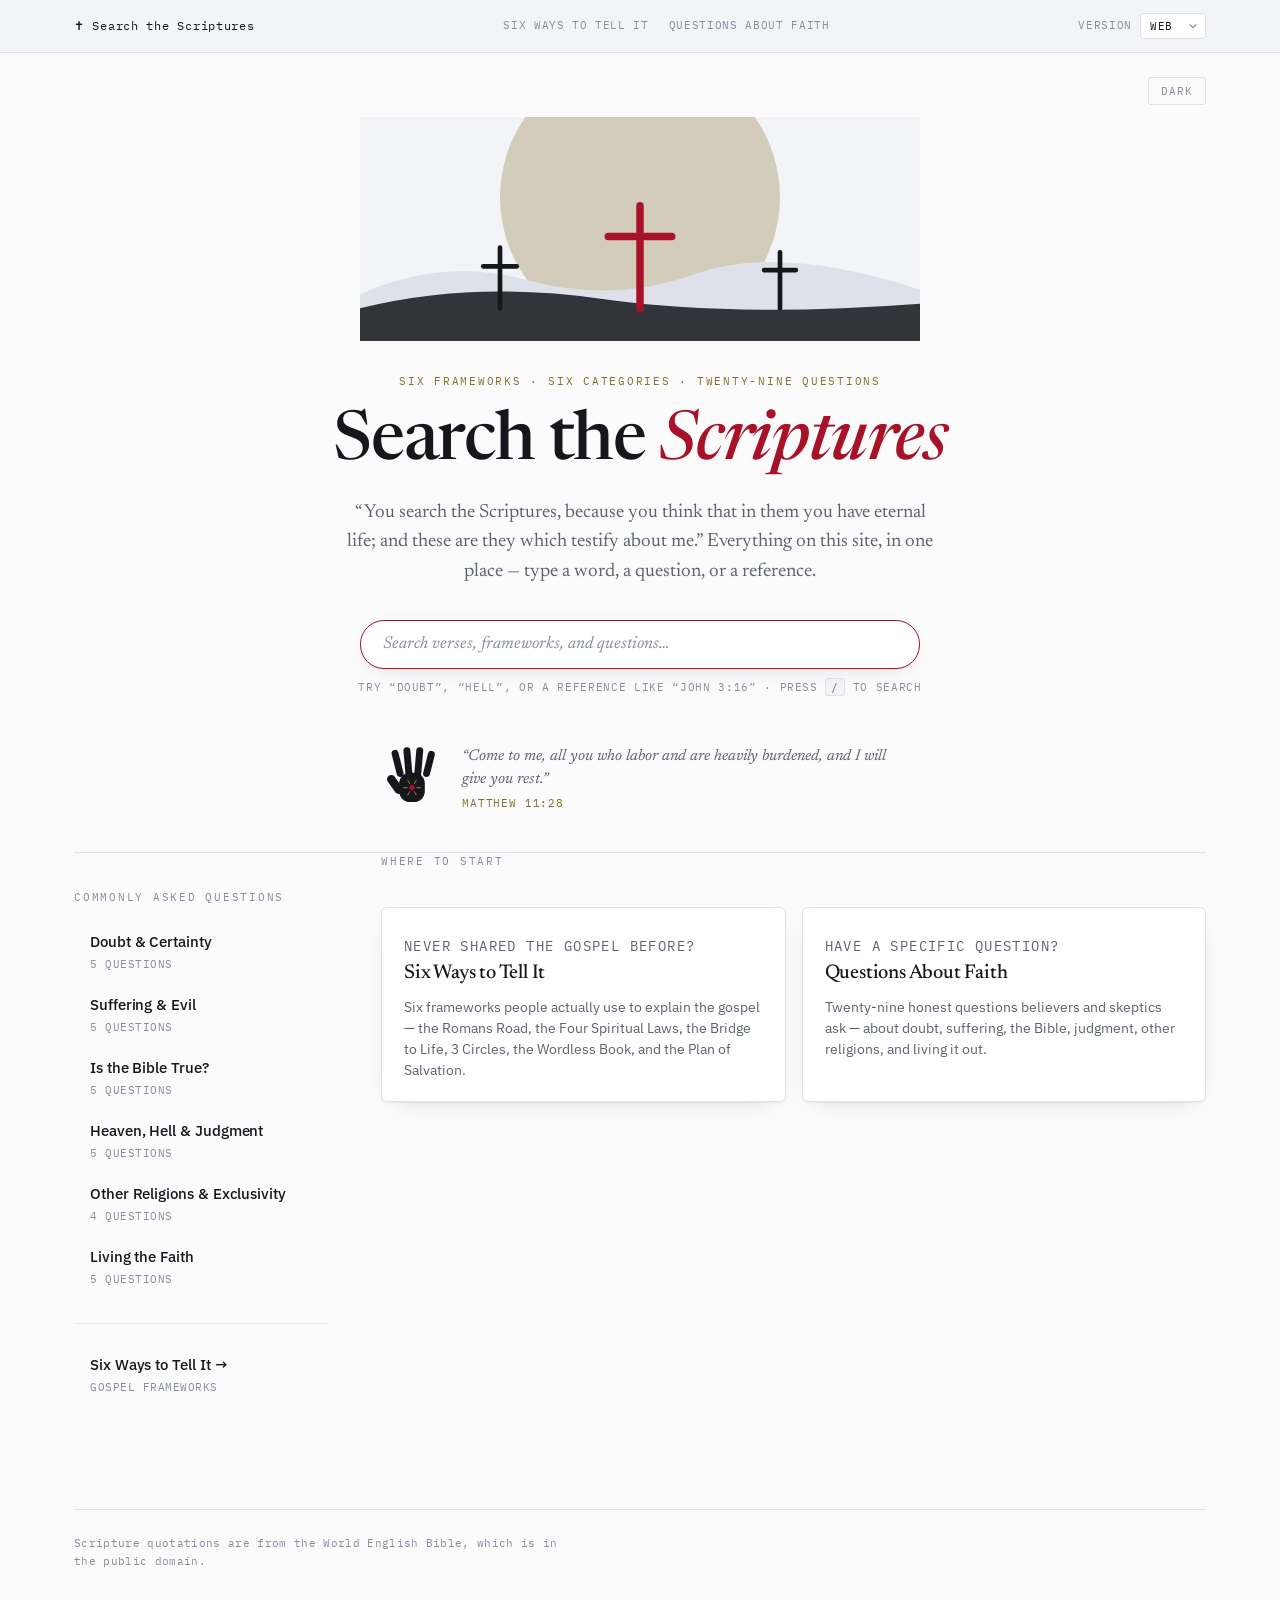
==== commit 99a49e5f: "Add Bible version switcher * Add Version dropdown (WEB, KJV, NKJV, ESV, NASB, NIV, CSB) to every pag" ====
--- a/index.html
+++ b/index.html
@@ -29,6 +29,10 @@
       <a href="gospel.html">Six Ways to Tell It</a>
       <a href="#questions">Questions About Faith</a>
     </nav>
+    <div class="version-picker">
+      <label for="version-select">Version</label>
+      <select id="version-select" aria-label="Bible translation"></select>
+    </div>
   </div>
 </div>
 
@@ -155,6 +159,8 @@
 </div>
 
 <script src="js/theme.js"></script>
+<script src="js/bible-api-config.js"></script>
+<script src="js/verse-versions.js"></script>
 <script src="js/data.js"></script>
 <script src="js/faith-data.js"></script>
 <script src="js/home.js"></script>
--- a/css/style.css
+++ b/css/style.css
@@ -89,6 +89,17 @@
 .sitebar-nav a:hover{color:var(--red)}
 .sitebar-nav a[aria-current="page"]{color:var(--red)}
 
+.version-picker{display:flex;align-items:center;gap:8px;font-family:var(--mono);font-size:11px;letter-spacing:.06em;text-transform:uppercase;color:var(--faint)}
+.version-picker select{
+  appearance:none;-webkit-appearance:none;background:var(--panel);border:1px solid var(--rule);border-radius:3px;
+  color:var(--ink);font-family:var(--mono);font-size:11px;letter-spacing:.05em;
+  padding:5px 24px 5px 9px;cursor:pointer;
+  background-image:url("data:image/svg+xml,%3Csvg xmlns='http://www.w3.org/2000/svg' viewBox='0 0 12 12'%3E%3Cpath d='M2.5 4.5l3.5 3.5 3.5-3.5' stroke='%23878da0' stroke-width='1.4' fill='none' stroke-linecap='round' stroke-linejoin='round'/%3E%3C/svg%3E");
+  background-repeat:no-repeat;background-position:right 7px center;background-size:10px;
+}
+.version-picker select:hover{border-color:var(--red)}
+.version-picker select:focus-visible{outline:2px solid var(--red);outline-offset:2px}
+
 /* ---------- masthead ---------- */
 .masthead{padding:56px 0 28px;border-bottom:1px solid var(--rule);position:relative}
 .eyebrow{
@@ -279,6 +290,13 @@
   display:block;margin-bottom:3px;
 }
 .vtext{font-family:var(--serif);font-size:16.5px;line-height:1.6;color:var(--ink);margin:0}
+.vtext-loading{font-style:italic;color:var(--faint)}
+
+.version-banner{
+  margin:0 0 28px;padding:11px 14px;background:var(--panel-2);border:1px solid var(--rule);
+  border-left:2px solid var(--gilt);border-radius:4px;
+  font-family:var(--mono);font-size:12px;line-height:1.55;color:var(--muted);
+}
 
 /* practice mode */
 .reveal{
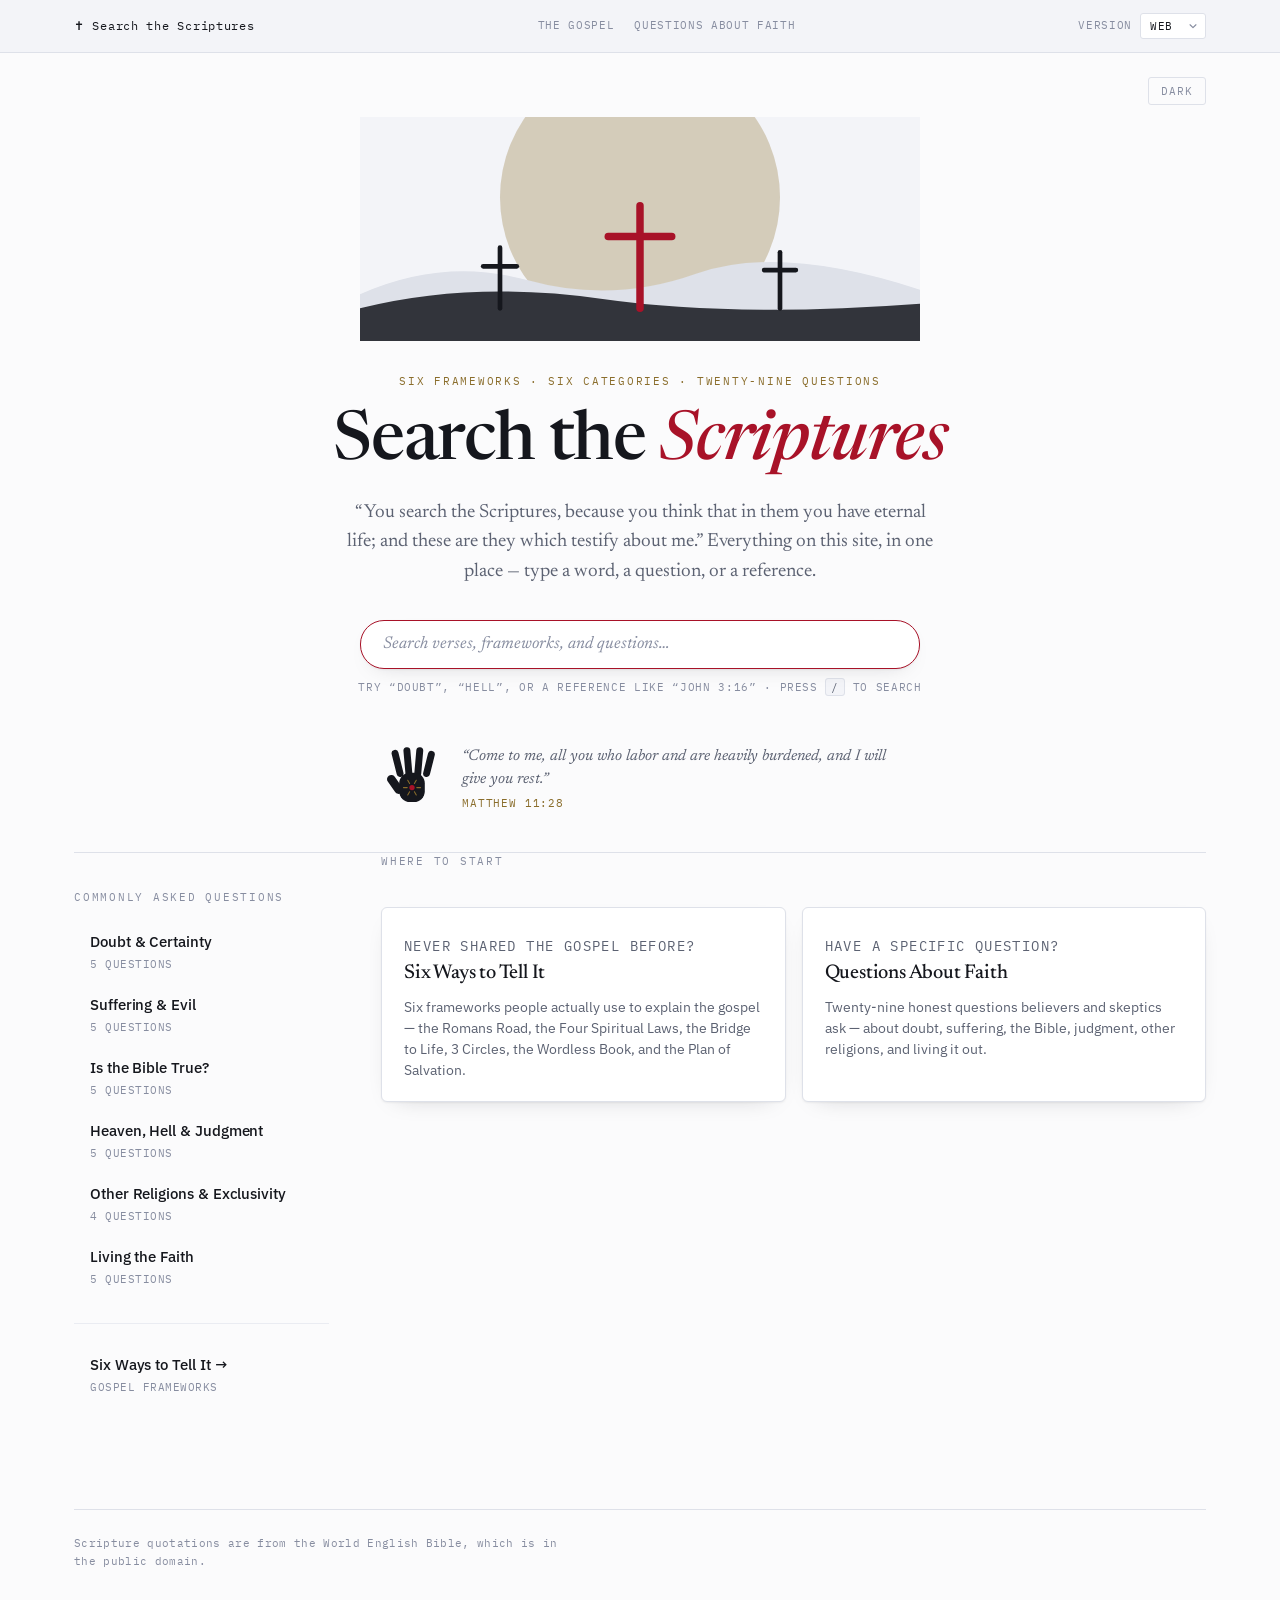
==== commit f2df6398: "Updating title" ====
--- a/index.html
+++ b/index.html
@@ -26,7 +26,7 @@
   <div class="sitebar-inner">
     <a class="sitebar-brand" href="index.html">&#10013; Search the Scriptures</a>
     <nav class="sitebar-nav" aria-label="Site sections">
-      <a href="gospel.html">Six Ways to Tell It</a>
+      <a href="gospel.html">The Gospel</a>
       <a href="#questions">Questions About Faith</a>
     </nav>
     <div class="version-picker">
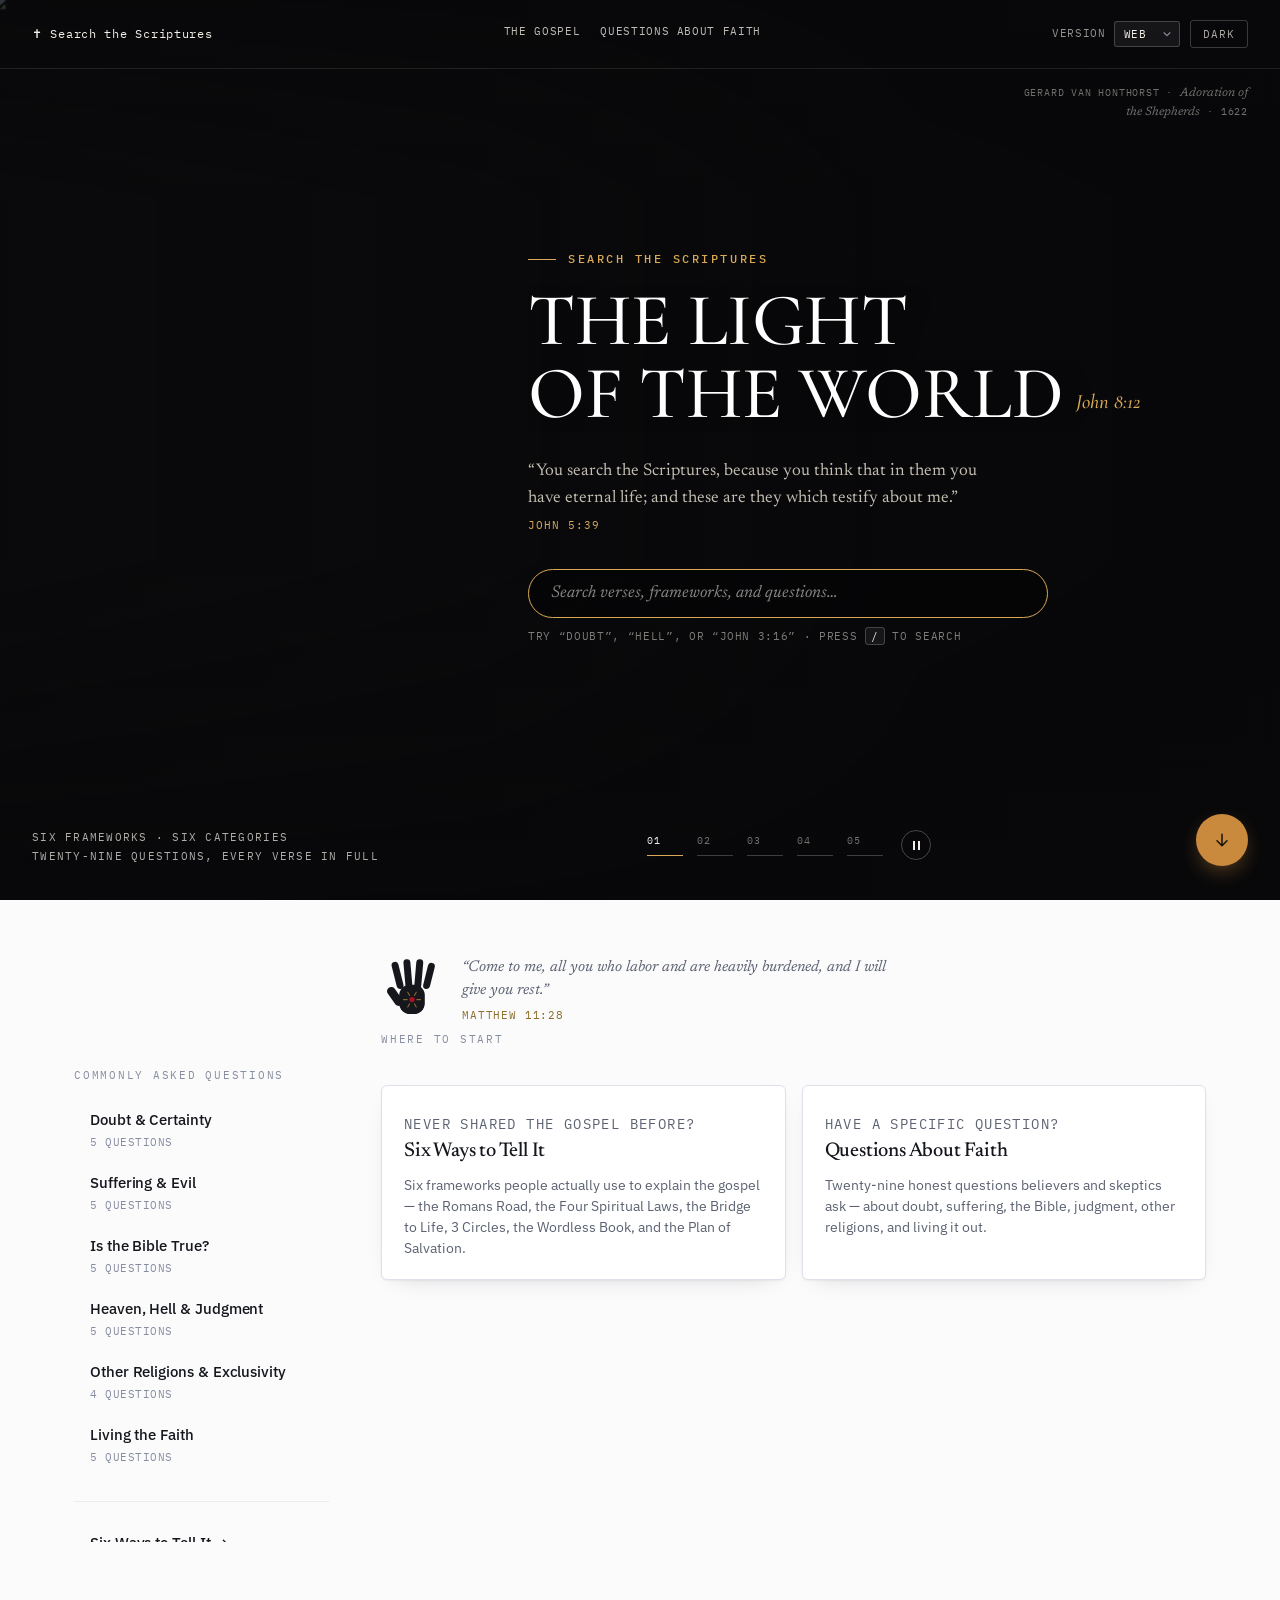
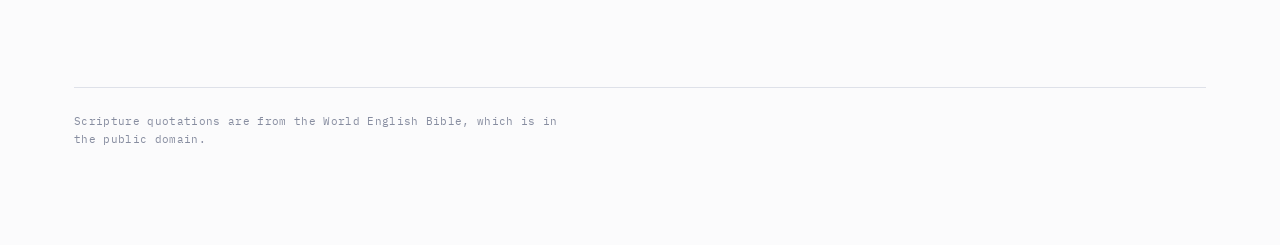
==== commit 8be01ef8: "Add cinematic homepage hero Co-authored-by: Copilot <223556219+Copilot@users.noreply.github.com>" ====
--- a/index.html
+++ b/index.html
@@ -15,107 +15,114 @@
 
 <link rel="preconnect" href="https://fonts.googleapis.com">
 <link rel="preconnect" href="https://fonts.gstatic.com" crossorigin>
-<link rel="stylesheet" href="https://fonts.googleapis.com/css2?family=Newsreader:ital,opsz,wght@0,6..72,400;0,6..72,500;0,6..72,600;1,6..72,400;1,6..72,500&family=IBM+Plex+Mono:wght@400;500&family=IBM+Plex+Sans:wght@400;500;600&display=swap">
+<link rel="stylesheet" href="https://fonts.googleapis.com/css2?family=Newsreader:ital,opsz,wght@0,6..72,400;0,6..72,500;0,6..72,600;1,6..72,400;1,6..72,500&family=Cormorant+Garamond:ital,wght@0,500;0,600;1,500&family=IBM+Plex+Mono:wght@400;500&family=IBM+Plex+Sans:wght@400;500;600&display=swap">
 <link rel="stylesheet" href="css/style.css">
 </head>
-<body>
+<body class="home">
 
 <a class="skip" href="#main">Skip to content</a>
 
-<div class="sitebar">
+<div class="sitebar sitebar--over">
   <div class="sitebar-inner">
     <a class="sitebar-brand" href="index.html">&#10013; Search the Scriptures</a>
     <nav class="sitebar-nav" aria-label="Site sections">
       <a href="gospel.html">The Gospel</a>
       <a href="#questions">Questions About Faith</a>
     </nav>
-    <div class="version-picker">
-      <label for="version-select">Version</label>
-      <select id="version-select" aria-label="Bible translation"></select>
+    <div class="sitebar-tools">
+      <div class="version-picker">
+        <label for="version-select">Version</label>
+        <select id="version-select" aria-label="Bible translation"></select>
+      </div>
+      <button class="theme-toggle" id="theme-toggle" type="button" aria-label="Switch colour theme">
+        <span class="tt-label" id="tt-label">Theme</span>
+      </button>
     </div>
   </div>
 </div>
 
+<header class="cine" id="cine">
+  <div class="cine-media" aria-hidden="true">
+      <figure class="cine-slide is-active" data-line1="The Light" data-line2="of the World" data-ref="John 8:12" data-credit="Gerard van Honthorst &middot; <em>Adoration of the Shepherds</em> &middot; 1622">
+        <img src="https://commons.wikimedia.org/wiki/Special:FilePath/Gerard_van_Honthorst_-_Adoration_of_the_Shepherds_(1622).jpg?width=1920" fetchpriority="high" alt="" decoding="async" style="object-position:45% 50%">
+      </figure>
+      <figure class="cine-slide" data-line1="The Bread" data-line2="of Life" data-ref="John 6:35" data-credit="Caravaggio &middot; <em>The Supper at Emmaus</em> &middot; 1601">
+        <img data-src="https://commons.wikimedia.org/wiki/Special:FilePath/1602-3_Caravaggio,Supper_at_Emmaus_National_Gallery,_London.jpg?width=1920" alt="" decoding="async" style="object-position:40% 35%">
+      </figure>
+      <figure class="cine-slide" data-line1="The Calm" data-line2="in the Storm" data-ref="Mark 4:39" data-credit="Rembrandt &middot; <em>The Storm on the Sea of Galilee</em> &middot; 1633">
+        <img data-src="https://commons.wikimedia.org/wiki/Special:FilePath/Rembrandt_Christ_in_the_Storm_on_the_Lake_of_Galilee.jpg?width=1920" alt="" decoding="async" style="object-position:50% 40%">
+      </figure>
+      <figure class="cine-slide" data-line1="The Word" data-line2="Made Flesh" data-ref="John 1:14" data-credit="Caravaggio &middot; <em>The Incredulity of Saint Thomas</em> &middot; c.&nbsp;1601">
+        <img data-src="https://commons.wikimedia.org/wiki/Special:FilePath/Caravaggio_-_The_Incredulity_of_Saint_Thomas.jpg?width=1920" alt="" decoding="async" style="object-position:35% 45%">
+      </figure>
+      <figure class="cine-slide" data-line1="The Arms" data-line2="of the Father" data-ref="Luke 15:20" data-credit="Rembrandt &middot; <em>The Return of the Prodigal Son</em> &middot; c.&nbsp;1668">
+        <img data-src="https://commons.wikimedia.org/wiki/Special:FilePath/Rembrandt_-_The_Return_of_the_Prodigal_Son.jpg?width=1920" alt="" decoding="async" style="object-position:30% 42%">
+      </figure>
+  </div>
+  <div class="cine-shade" aria-hidden="true"></div>
+
+  <div class="cine-inner">
+    <div class="cine-copy">
+      <h1 class="cine-kicker">Search the Scriptures</h1>
+      <p class="cine-title" id="cine-title" aria-hidden="true">
+        <span class="ct-line"><span class="ct-in" id="ct-1">The Light</span></span>
+        <span class="ct-line"><span class="ct-in"><span id="ct-2">of the World</span><em class="ct-ref" id="ct-ref">John 8:12</em></span></span>
+      </p>
+      <p class="cine-lede">&ldquo;You search the Scriptures, because you think that in them you have eternal life; and these are they which testify about me.&rdquo; <span class="cine-lede-ref">John 5:39</span></p>
+
+      <form class="search-lg" role="search" id="home-search-form" onsubmit="return false">
+        <input type="search" id="home-search-input" class="search-lg-input" placeholder="Search verses, frameworks, and questions&hellip;" autocomplete="off" aria-label="Search the site">
+        <div class="search-lg-results" id="home-search-results" hidden></div>
+      </form>
+      <p class="search-lg-hint">Try &ldquo;doubt&rdquo;, &ldquo;hell&rdquo;, or &ldquo;John 3:16&rdquo; &middot; press <kbd>/</kbd> to search</p>
+    </div>
+
+    <div class="cine-foot">
+      <p class="cine-meta">Six frameworks &middot; Six categories<br>Twenty-nine questions, every verse in full</p>
+      <div class="cine-controls" id="cine-controls" role="group" aria-label="Background paintings">
+        <button class="cine-pause" id="cine-pause" type="button" aria-label="Pause slideshow" aria-pressed="false"></button>
+      </div>
+      <a class="cine-down" href="#questions" aria-label="Scroll to the questions">
+        <svg viewBox="0 0 24 24" aria-hidden="true"><path d="M12 5v14M6 13l6 6 6-6" fill="none" stroke="currentColor" stroke-width="1.8" stroke-linecap="round" stroke-linejoin="round"/></svg>
+      </a>
+    </div>
+    <p class="cine-credit" id="cine-credit">Gerard van Honthorst &middot; <em>Adoration of the Shepherds</em> &middot; 1622</p>
+  </div>
+</header>
+
 <div class="wrap">
 
-  <header class="hero">
-    <div class="header-actions">
-      <button class="theme-toggle" id="theme-toggle" type="button" aria-label="Switch colour theme">
-        <span class="tt-label" id="tt-label">Theme</span>
-      </button>
-    </div>
-
-    <div class="hero-art" aria-hidden="true">
-      <svg viewBox="0 0 600 240" xmlns="http://www.w3.org/2000/svg" role="img" aria-labelledby="hero-art-title">
-        <title id="hero-art-title">Three crosses on a hill at Calvary</title>
+  <div class="hero-secondary invite-band">
+    <div class="hero-hand" aria-hidden="true">
+      <svg viewBox="0 0 120 120" xmlns="http://www.w3.org/2000/svg" role="img" aria-labelledby="hero-hand-title">
+        <title id="hero-hand-title">An open hand with a wound in the palm</title>
         <style>
-          .sky{fill:var(--panel-2)}
-          .glow{fill:var(--gilt);opacity:.3}
-          .hill-far{fill:var(--rule)}
-          .hill-near{fill:var(--ink);opacity:.85}
-          .cross-side{stroke:var(--ink);stroke-width:5;stroke-linecap:round}
-          .cross-center{stroke:var(--red);stroke-width:8;stroke-linecap:round}
+          .hand{fill:var(--ink)}
+          .ray{stroke:var(--gilt);stroke-width:2;stroke-linecap:round}
+          .wound{fill:var(--red)}
         </style>
-        <rect class="sky" x="0" y="0" width="600" height="240"/>
-        <circle class="glow" cx="300" cy="86" r="150"/>
-        <path class="hill-far" d="M0,190 Q90,150 180,175 T360,168 T600,185 L600,240 L0,240 Z"/>
-        <path class="hill-near" d="M0,205 Q120,175 260,195 T600,200 L600,240 L0,240 Z"/>
-        <g class="cross-side">
-          <line x1="150" y1="140" x2="150" y2="205"/>
-          <line x1="132" y1="160" x2="168" y2="160"/>
+        <g class="hand">
+          <rect x="32" y="6" width="13" height="52" rx="6.5" transform="rotate(-14 38.5 55)"/>
+          <rect x="48" y="2" width="13" height="56" rx="6.5" transform="rotate(-5 54.5 55)"/>
+          <rect x="64" y="2" width="13" height="56" rx="6.5" transform="rotate(5 70.5 55)"/>
+          <rect x="80" y="8" width="13" height="50" rx="6.5" transform="rotate(14 86.5 55)"/>
+          <rect x="20" y="52" width="16" height="40" rx="8" transform="rotate(-35 28 72)"/>
+          <rect x="36" y="50" width="48" height="55" rx="20"/>
         </g>
-        <g class="cross-side">
-          <line x1="450" y1="145" x2="450" y2="205"/>
-          <line x1="433" y1="164" x2="467" y2="164"/>
+        <g class="ray">
+          <line x1="69" y1="78" x2="76" y2="78"/>
+          <line x1="64.5" y1="70.2" x2="68" y2="64.1"/>
+          <line x1="55.5" y1="70.2" x2="52" y2="64.1"/>
+          <line x1="51" y1="78" x2="44" y2="78"/>
+          <line x1="55.5" y1="85.8" x2="52" y2="91.9"/>
+          <line x1="64.5" y1="85.8" x2="68" y2="91.9"/>
         </g>
-        <g class="cross-center">
-          <line x1="300" y1="95" x2="300" y2="205"/>
-          <line x1="266" y1="128" x2="334" y2="128"/>
-        </g>
+        <circle class="wound" cx="60" cy="78" r="5"/>
       </svg>
     </div>
+    <p class="hero-invite">&ldquo;Come to me, all you who labor and are heavily burdened, and I will give you rest.&rdquo;<span class="hero-invite-ref">Matthew 11:28</span></p>
+  </div>
 
-    <p class="eyebrow">Six frameworks &middot; Six categories &middot; Twenty-nine questions</p>
-    <h1>Search the <em>Scriptures</em></h1>
-    <p class="standfirst">&ldquo;You search the Scriptures, because you think that in them you have eternal life; and these are they which testify about me.&rdquo; Everything on this site, in one place &mdash; type a word, a question, or a reference.</p>
-
-    <form class="search-lg" role="search" id="home-search-form" onsubmit="return false">
-      <input type="search" id="home-search-input" class="search-lg-input" placeholder="Search verses, frameworks, and questions&hellip;" autocomplete="off" aria-label="Search the site">
-      <div class="search-lg-results" id="home-search-results" hidden></div>
-    </form>
-    <p class="search-lg-hint">Try &ldquo;doubt&rdquo;, &ldquo;hell&rdquo;, or a reference like &ldquo;John 3:16&rdquo; &middot; press <kbd>/</kbd> to search</p>
-
-    <div class="hero-secondary">
-      <div class="hero-hand" aria-hidden="true">
-        <svg viewBox="0 0 120 120" xmlns="http://www.w3.org/2000/svg" role="img" aria-labelledby="hero-hand-title">
-          <title id="hero-hand-title">An open hand with a wound in the palm</title>
-          <style>
-            .hand{fill:var(--ink)}
-            .ray{stroke:var(--gilt);stroke-width:2;stroke-linecap:round}
-            .wound{fill:var(--red)}
-          </style>
-          <g class="hand">
-            <rect x="32" y="6" width="13" height="52" rx="6.5" transform="rotate(-14 38.5 55)"/>
-            <rect x="48" y="2" width="13" height="56" rx="6.5" transform="rotate(-5 54.5 55)"/>
-            <rect x="64" y="2" width="13" height="56" rx="6.5" transform="rotate(5 70.5 55)"/>
-            <rect x="80" y="8" width="13" height="50" rx="6.5" transform="rotate(14 86.5 55)"/>
-            <rect x="20" y="52" width="16" height="40" rx="8" transform="rotate(-35 28 72)"/>
-            <rect x="36" y="50" width="48" height="55" rx="20"/>
-          </g>
-          <g class="ray">
-            <line x1="69" y1="78" x2="76" y2="78"/>
-            <line x1="64.5" y1="70.2" x2="68" y2="64.1"/>
-            <line x1="55.5" y1="70.2" x2="52" y2="64.1"/>
-            <line x1="51" y1="78" x2="44" y2="78"/>
-            <line x1="55.5" y1="85.8" x2="52" y2="91.9"/>
-            <line x1="64.5" y1="85.8" x2="68" y2="91.9"/>
-          </g>
-          <circle class="wound" cx="60" cy="78" r="5"/>
-        </svg>
-      </div>
-      <p class="hero-invite">&ldquo;Come to me, all you who labor and are heavily burdened, and I will give you rest.&rdquo;<span class="hero-invite-ref">Matthew 11:28</span></p>
-    </div>
-  </header>
 
   <div class="columns" id="questions">
     <nav class="rail" aria-label="Commonly asked questions">
@@ -164,5 +171,6 @@
 <script src="js/data.js"></script>
 <script src="js/faith-data.js"></script>
 <script src="js/home.js"></script>
+<script src="js/cinema.js"></script>
 </body>
 </html>
--- a/css/style.css
+++ b/css/style.css
@@ -433,8 +433,166 @@
 .start-card h3{font-family:var(--serif);font-weight:500;font-size:20px;color:var(--ink);margin:0;letter-spacing:-.01em}
 .start-card p{font-size:14px;color:var(--muted);margin:8px 0 0;line-height:1.5}
 
+/* ---------- cinematic home hero ----------
+   Full-bleed painting slideshow with a large display headline, gold accents and
+   a minimal overlaid nav. Always dark, whatever the site theme. */
+.cine{
+  --paper:#0b0b0d;--panel:#15161b;--panel-2:#1b1c22;--ink:#f3efe7;--muted:#c3bdb1;--faint:#8f8a80;
+  --rule:rgba(255,255,255,.16);--rule-soft:rgba(255,255,255,.08);--red:#d9a957;--gilt:#d9a957;
+  --display:"Cormorant Garamond","Newsreader",Georgia,serif;
+  position:relative;isolation:isolate;overflow:hidden;
+  min-height:100vh;min-height:100svh;background:#0b0b0d;color:var(--ink);
+  display:flex;
+}
+.cine-media{position:absolute;inset:0;z-index:-2}
+.cine-slide{position:absolute;inset:0;margin:0;opacity:0;transition:opacity 1.6s ease}
+.cine-slide.is-active{opacity:1}
+.cine-slide img{width:100%;height:100%;max-width:none;object-fit:cover;display:block;transform:scale(1.04)}
+.cine-shade{
+  position:absolute;inset:0;z-index:-1;pointer-events:none;
+  background:
+    linear-gradient(90deg,rgba(8,8,10,.30) 0%,rgba(8,8,10,.50) 38%,rgba(8,8,10,.88) 72%,rgba(8,8,10,.94) 100%),
+    linear-gradient(180deg,rgba(8,8,10,.70) 0%,rgba(8,8,10,0) 22%,rgba(8,8,10,0) 62%,rgba(8,8,10,.85) 100%);
+}
+
+/* overlaid nav */
+.sitebar--over{position:absolute;top:0;left:0;right:0;z-index:20;background:transparent;border-bottom:1px solid rgba(255,255,255,.10)}
+.sitebar--over .sitebar-inner{max-width:1320px;padding:20px 32px}
+.sitebar--over .sitebar-brand{color:#f3efe7}
+.sitebar--over .sitebar-brand:hover,.sitebar--over .sitebar-nav a:hover{color:#d9a957}
+.sitebar--over .sitebar-nav a{color:rgba(243,239,231,.78);position:relative;padding-bottom:4px}
+.sitebar--over .sitebar-nav a::after{content:"";position:absolute;left:0;right:100%;bottom:0;height:1px;background:#d9a957;transition:right .25s ease}
+.sitebar--over .sitebar-nav a:hover::after{right:0}
+.sitebar-tools{display:flex;align-items:center;gap:10px}
+.sitebar--over .version-picker{color:rgba(243,239,231,.6)}
+.sitebar--over .version-picker select{background-color:rgba(255,255,255,.06);border-color:rgba(255,255,255,.2);color:#f3efe7}
+.sitebar--over .version-picker select option{color:#15171d}
+.sitebar--over .version-picker select:hover{border-color:#d9a957}
+.sitebar--over .theme-toggle{color:rgba(243,239,231,.7);border-color:rgba(255,255,255,.2)}
+.sitebar--over .theme-toggle:hover{color:#d9a957;border-color:#d9a957}
+
+.cine-inner{
+  position:relative;width:100%;max-width:1320px;margin:0 auto;padding:128px 32px 132px;
+  display:flex;align-items:center;justify-content:flex-end;
+}
+.cine-copy{width:min(720px,100%)}
+.cine-kicker{
+  font-family:var(--mono);font-weight:500;font-size:11.5px;letter-spacing:.22em;text-transform:uppercase;
+  color:var(--gilt);margin:0 0 18px;display:flex;align-items:center;gap:12px;
+}
+.cine-kicker::before{content:"";width:28px;height:1px;background:currentColor}
+.cine-title{
+  font-family:var(--display);font-weight:500;text-transform:uppercase;color:#fff;
+  font-size:clamp(40px,5.8vw,96px);line-height:.92;letter-spacing:-.005em;margin:0;
+  text-shadow:0 2px 30px rgba(0,0,0,.35);
+}
+.ct-line{display:block;overflow:hidden;padding-bottom:.06em;white-space:nowrap}
+.ct-in{display:inline-block;transition:transform .7s cubic-bezier(.2,.7,.1,1),opacity .7s ease}
+.ct-line + .ct-line .ct-in{transition-delay:.08s}
+.cine-title.is-out .ct-in{transform:translateY(-105%);opacity:0;transition-duration:.45s;transition-timing-function:cubic-bezier(.6,0,.8,.4)}
+.cine-title.is-pre .ct-in{transform:translateY(105%);opacity:0;transition:none}
+.ct-ref{
+  display:inline-block;vertical-align:middle;margin-left:.6em;
+  font-family:var(--display);font-style:italic;text-transform:none;letter-spacing:0;
+  font-size:clamp(16px,1.6vw,22px);line-height:1.2;color:var(--gilt);text-shadow:none;
+}
+.cine-lede{
+  font-family:var(--serif);font-size:17px;line-height:1.6;color:var(--muted);
+  max-width:46ch;margin:26px 0 0;
+}
+.cine-lede-ref{font-family:var(--mono);font-size:10.5px;letter-spacing:.1em;text-transform:uppercase;color:var(--gilt);white-space:nowrap}
+.cine .search-lg{margin:30px 0 0;max-width:520px}
+.cine .search-lg-input{
+  background:rgba(255,255,255,.07);border-color:rgba(255,255,255,.22);box-shadow:none;color:#fff;
+  -webkit-backdrop-filter:blur(10px);backdrop-filter:blur(10px);border-radius:999px;
+}
+.cine .search-lg-input::placeholder{color:rgba(243,239,231,.55)}
+.cine .search-lg-input:focus{border-color:var(--gilt);background:rgba(0,0,0,.35)}
+.cine .search-lg-results{background:rgba(18,18,22,.96);-webkit-backdrop-filter:blur(12px);backdrop-filter:blur(12px)}
+.cine .search-lg-hint{color:rgba(243,239,231,.5)}
+.cine .search-lg-hint kbd{background:rgba(255,255,255,.06);border-color:rgba(255,255,255,.2);color:var(--ink)}
+
+.cine-foot{
+  position:absolute;left:32px;right:32px;bottom:34px;
+  display:flex;align-items:flex-end;justify-content:space-between;gap:24px;
+}
+.cine-meta{
+  margin:0;font-family:var(--mono);font-size:10.5px;line-height:1.8;letter-spacing:.12em;
+  text-transform:uppercase;color:rgba(243,239,231,.72);
+}
+.cine-controls{display:flex;align-items:center;gap:6px;margin-left:auto;margin-right:auto}
+.cine-dot{
+  appearance:none;background:none;border:0;cursor:pointer;padding:10px 4px;
+  display:flex;flex-direction:column;gap:8px;min-width:44px;color:rgba(243,239,231,.45);
+  font-family:var(--mono);font-size:10px;letter-spacing:.1em;text-align:left;
+}
+.cine-dot::after{content:"";display:block;height:1px;width:100%;background:rgba(255,255,255,.22);
+  background-image:linear-gradient(#d9a957,#d9a957);background-repeat:no-repeat;background-size:0 100%}
+.cine-dot:hover,.cine-dot[aria-current="true"]{color:#f3efe7}
+.cine-dot[aria-current="true"]::after{animation:cine-progress var(--cine-dur,7000ms) linear forwards}
+.cine.is-paused .cine-dot[aria-current="true"]::after{animation:none;background-size:100% 100%}
+.cine-dot:focus-visible,.cine-pause:focus-visible,.cine-down:focus-visible{outline:2px solid #d9a957;outline-offset:3px}
+@keyframes cine-progress{to{background-size:100% 100%}}
+.cine-pause{
+  appearance:none;width:30px;height:30px;margin-left:8px;border-radius:50%;cursor:pointer;
+  background:transparent;border:1px solid rgba(255,255,255,.25);color:#f3efe7;position:relative;
+}
+.cine-pause::before,.cine-pause::after{content:"";position:absolute;top:10px;width:2px;height:9px;background:currentColor}
+.cine-pause::before{left:11px}.cine-pause::after{left:16px}
+.cine.is-paused .cine-pause::before{left:12px;width:0;height:0;background:none;border-style:solid;border-width:5px 0 5px 8px;border-color:transparent transparent transparent currentColor}
+.cine.is-paused .cine-pause::after{display:none}
+.cine-pause:hover{border-color:#d9a957;color:#d9a957}
+.cine-down{
+  flex:0 0 auto;width:52px;height:52px;border-radius:50%;display:grid;place-items:center;
+  background:#c98a3e;color:#1a1208;box-shadow:0 8px 24px -8px rgba(201,138,62,.7);
+  transition:transform .2s ease,background .2s ease;
+}
+.cine-down svg{width:20px;height:20px}
+.cine-down:hover{background:#d9a957;transform:translateY(2px)}
+.cine-credit{
+  position:absolute;right:32px;top:84px;margin:0;max-width:40ch;text-align:right;
+  font-family:var(--mono);font-size:10px;letter-spacing:.08em;text-transform:uppercase;
+  color:rgba(243,239,231,.45);transition:opacity .5s ease;
+}
+.cine-credit em{font-family:var(--serif);font-size:12px;letter-spacing:0;text-transform:none}
+.cine-credit.is-out{opacity:0}
+
+.home .wrap{padding-top:8px}
+.invite-band{margin:48px auto 8px}
+
+@media (prefers-reduced-motion: no-preference){
+  .cine-slide.is-active img{animation:cine-zoom 9s ease-out forwards}
+  @keyframes cine-zoom{from{transform:scale(1.14)}to{transform:scale(1.02)}}
+  .cine-kicker,.cine-title,.cine-lede,.cine .search-lg,.cine .search-lg-hint,.cine-foot{animation:cine-rise 1s cubic-bezier(.2,.7,.1,1) both}
+  .cine-title{animation-delay:.12s}.cine-lede{animation-delay:.28s}.cine .search-lg{animation-delay:.38s}
+  .cine .search-lg-hint{animation-delay:.44s}.cine-foot{animation-delay:.6s}
+  @keyframes cine-rise{from{opacity:0;transform:translateY(18px)}to{opacity:1;transform:none}}
+}
+@media (prefers-reduced-motion: reduce){
+  .cine-slide{transition-duration:.01s}
+  .ct-in{transition:none}
+}
+
+@media (max-width:860px){
+  .sitebar--over .sitebar-inner{padding:14px 20px}
+  .sitebar--over .sitebar-nav{order:3;width:100%}
+  .cine-shade{background:linear-gradient(180deg,rgba(8,8,10,.75) 0%,rgba(8,8,10,.35) 30%,rgba(8,8,10,.75) 58%,rgba(8,8,10,.96) 100%)}
+  .cine-inner{padding:150px 20px 150px;align-items:flex-end}
+  .cine-foot{left:20px;right:20px;bottom:24px}
+  .cine-meta{display:none}
+  .ct-ref{display:block;margin:.5em 0 0}
+  .cine-controls{margin-left:0}
+  .cine-credit{top:auto;bottom:92px;left:20px;right:20px;text-align:left}
+}
+@media (max-width:480px){
+  .cine-dot{min-width:32px}
+  .version-picker label{display:none}
+}
+
 @media print{
   .rail,.theme-toggle,.reveal,.skip,.sitebar,.search-lg{display:none}
+  .cine{min-height:0;background:none;color:#000}.cine-media,.cine-shade,.cine-foot,.cine-credit,.search-lg-hint{display:none}
+  .cine-inner{padding:24px 0}.cine-title{color:#000;text-shadow:none}
   .columns{grid-template-columns:1fr}
   body{background:#fff;color:#000}
 }
